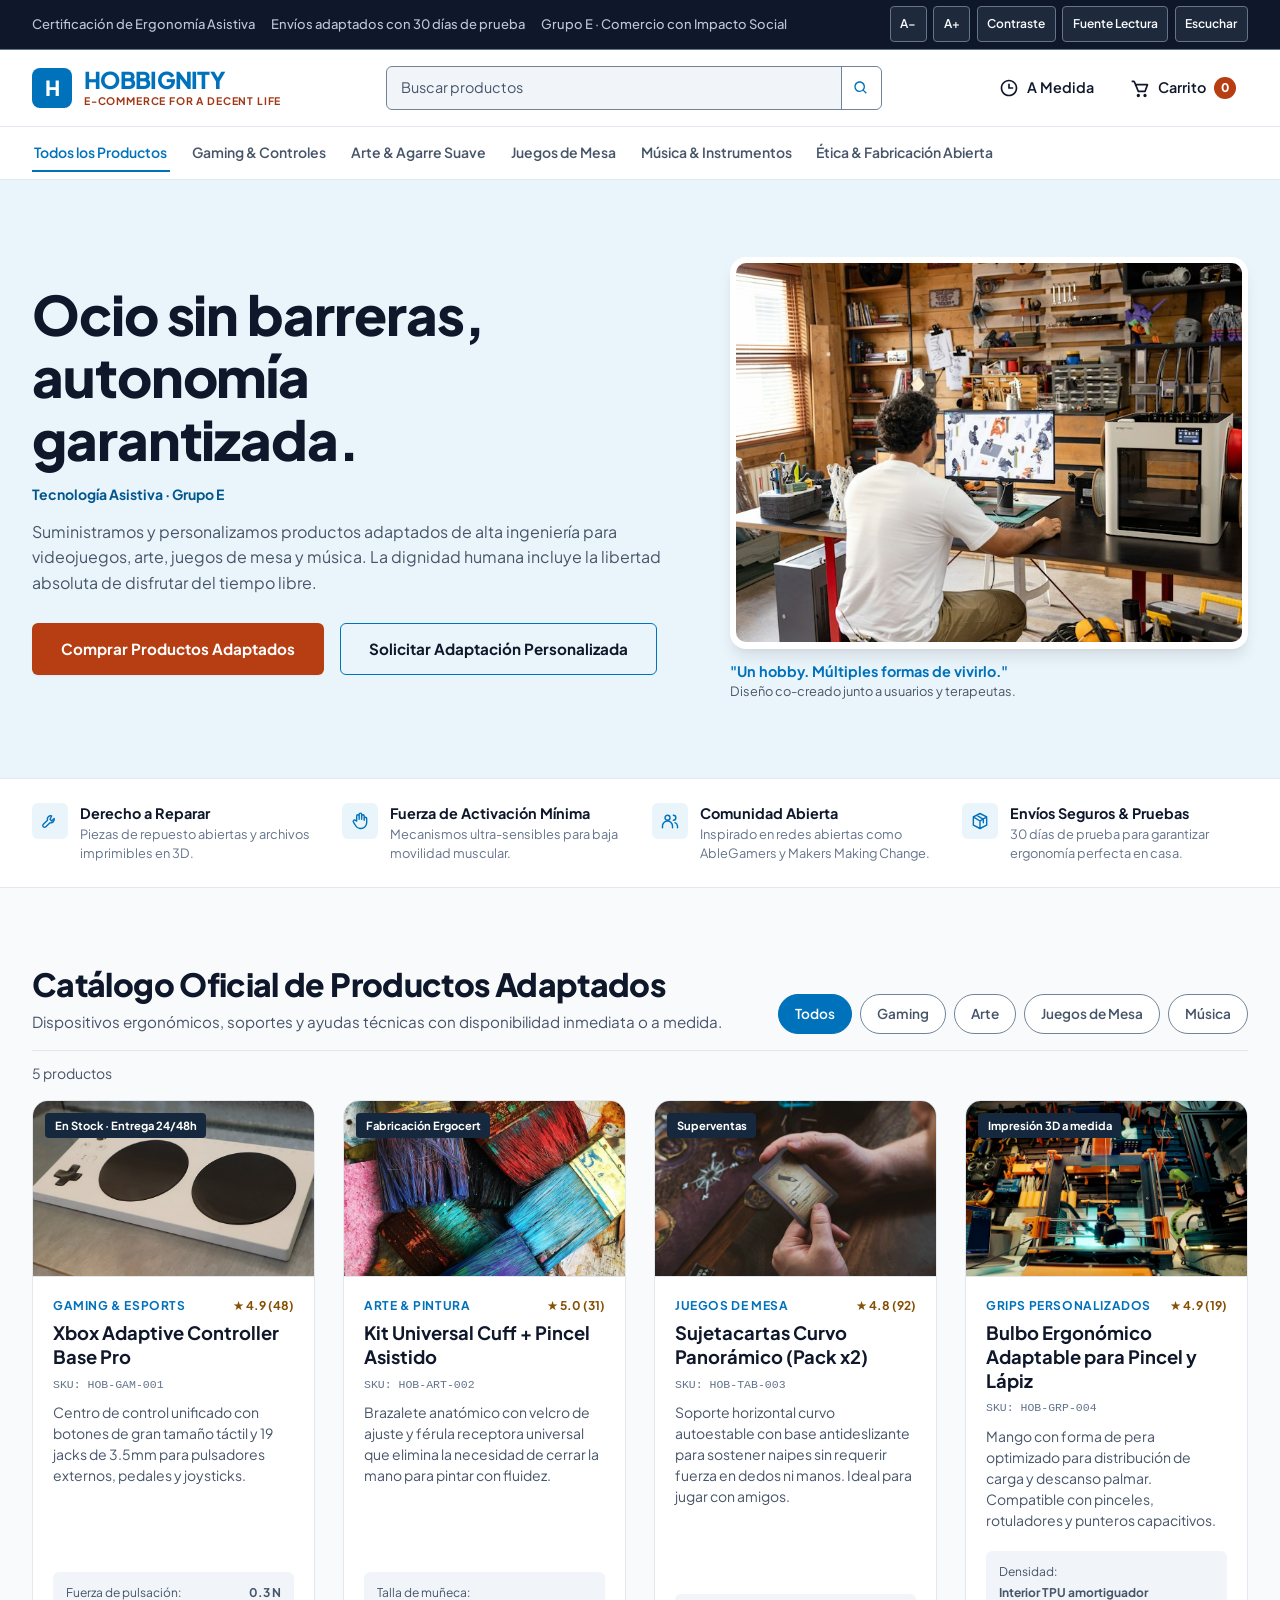
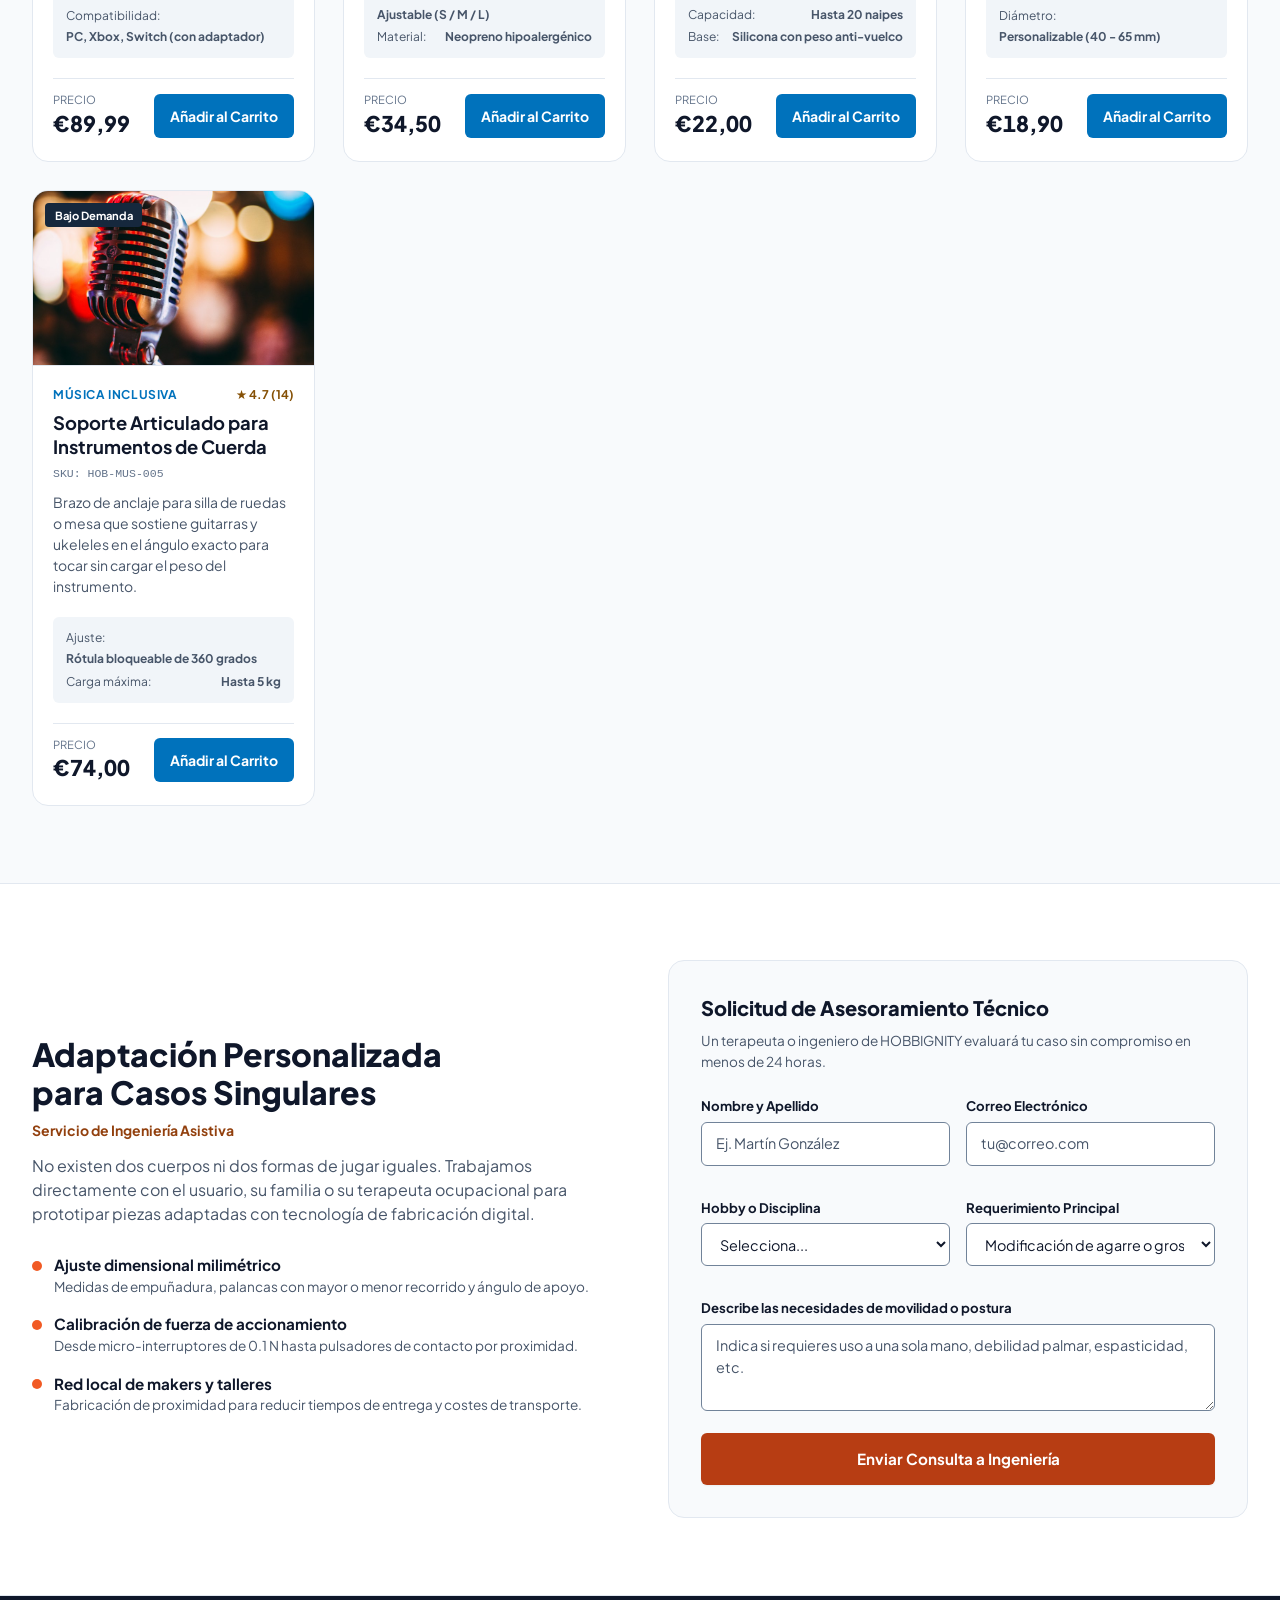
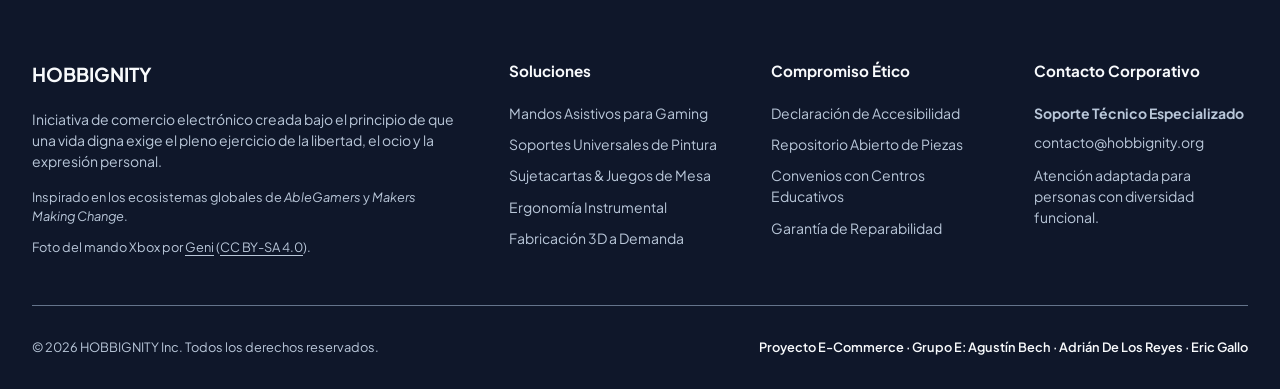
==== index.html @ ef942573 "build: init" ====
<!DOCTYPE html>
<html lang="es">
<head>
  <meta charset="UTF-8" />
  <meta name="viewport" content="width=device-width, initial-scale=1.0" />
  <title>HOBBIGNITY | E-Commerce Oficial de Ocio Adaptado y Autonomía</title>

  <!-- Tipografía Corporativa Formal -->
  <link rel="preconnect" href="https://fonts.googleapis.com">
  <link rel="preconnect" href="https://fonts.gstatic.com" crossorigin>
  <link href="https://fonts.googleapis.com/css2?family=Plus+Jakarta+Sans:wght@400;500;600;700;800&display=swap" rel="stylesheet">

  <link rel="stylesheet" href="styles.css">
  <script src="app.js" defer></script>
</head>
<body>

  <!-- Salto rápido para accesibilidad por teclado -->
  <a href="#main-catalog" class="skip-link">Saltar al catálogo de productos</a>

  <!-- ==========================================================================
       TOPBAR UTILITY & A11Y TOOLBAR
       ========================================================================== */ -->
  <div class="top-utility-bar">
    <div class="container">
      <div class="utility-trust">
        <span>Certificación de Ergonomía Asistiva</span>
        <span>Envíos adaptados con 30 días de prueba</span>
        <span>Grupo E · Comercio con Impacto Social</span>
      </div>

      <div class="a11y-controls" role="region" aria-label="Ajustes de Accesibilidad">
        <button type="button" class="a11y-btn" id="a11y-decrease" aria-label="Disminuir texto">A−</button>
        <button type="button" class="a11y-btn" id="a11y-increase" aria-label="Aumentar texto">A+</button>
        <button type="button" class="a11y-btn" id="a11y-contrast" aria-pressed="false" aria-label="Modo alto contraste">Contraste</button>
        <button type="button" class="a11y-btn" id="a11y-dyslexia" aria-pressed="false" aria-label="Modo lectura fácil para dislexia">Fuente Lectura</button>
        <button type="button" class="a11y-btn" id="a11y-speech" aria-pressed="false">Escuchar</button>
      </div>
    </div>
  </div>

  <!-- ==========================================================================
       CABECERA CORPORATIVA DE E-COMMERCE
       ========================================================================== -->
  <header class="site-header">
    <div class="header-main">
      <div class="container">
        <!-- Logo Corporativo -->
        <a href="#" class="brand-logo" aria-label="Hobbignity E-Commerce - Inicio">
          <div class="brand-logo-mark" aria-hidden="true">H</div>
          <div class="brand-logo-text">
            <span class="name">HOBBIGNITY</span>
            <span class="tag">E-Commerce for a decent life</span>
          </div>
        </a>

        <!-- Barra de Búsqueda Comercial -->
        <form class="header-search" id="catalogSearch" role="search" action="#main-catalog">
          <input type="search" id="searchInput" placeholder="Buscar productos" aria-label="Buscar en la tienda">
          <button type="submit" class="search-submit" aria-label="Ver resultados">
            <svg viewBox="0 0 24 24" aria-hidden="true"><path d="M10 18a7.952 7.952 0 0 0 4.897-1.688l4.396 4.396 1.414-1.414-4.396-4.396A7.952 7.952 0 0 0 18 10c0-4.411-3.589-8-8-8s-8 3.589-8 8 3.589 8 8 8zm0-14c3.309 0 6 2.691 6 6s-2.691 6-6 6-6-2.691-6-6 2.691-6 6-6z"/></svg>
          </button>
        </form>

        <!-- Acciones: Mi Cuenta y Carrito Ficticio -->
        <div class="header-actions">
          <a href="#personalizacion" class="action-btn" aria-label="Solicitar servicio de personalización">
            <svg viewBox="0 0 24 24"><path d="M12 2C6.486 2 2 6.486 2 12s4.486 10 10 10 10-4.486 10-10S17.514 2 12 2zm0 18c-4.411 0-8-3.589-8-8s3.589-8 8-8 8 3.589 8 8-3.589 8-8 8zm1-13h-2v6h6v-2h-4z"/></svg>
            <span>A Medida</span>
          </a>

          <!-- Botón de Apertura de Carrito -->
          <button type="button" class="action-btn" id="openCartBtn" aria-label="Ver carrito de compras" aria-haspopup="dialog">
            <svg viewBox="0 0 24 24"><path d="M21.822 7.431A1 1 0 0 0 21 7H7.333L6.179 4.23A1.994 1.994 0 0 0 4.333 3H2v2h2.333l4.744 11.385A1 1 0 0 0 10 17h8c.417 0 .79-.259.937-.648l3-8a1 1 0 0 0-.115-.921zM17.307 15h-6.64l-2.5-6h11.39l-2.25 6zM10 19a2 2 0 1 0 0 4 2 2 0 0 0 0-4zm8 0a2 2 0 1 0 0 4 2 2 0 0 0 0-4z"/></svg>
            <span>Carrito</span>
            <span class="cart-counter" id="cartCountBadge" aria-live="polite">0</span>
          </button>
        </div>
      </div>
    </div>

    <!-- Navegación por Categorías -->
    <nav class="header-nav" aria-label="Categorías de productos">
      <div class="container">
        <ul>
          <li><a href="#main-catalog" class="active" data-filter="all" aria-current="true">Todos los Productos</a></li>
          <li><a href="#main-catalog" data-filter="gaming">Gaming & Controles</a></li>
          <li><a href="#main-catalog" data-filter="arte">Arte & Agarre Suave</a></li>
          <li><a href="#main-catalog" data-filter="mesa">Juegos de Mesa</a></li>
          <li><a href="#main-catalog" data-filter="musica">Música & Instrumentos</a></li>
          <li><a href="#filosofia">Ética & Fabricación Abierta</a></li>
        </ul>
      </div>
    </nav>
  </header>

  <main id="main-content">

    <!-- ==========================================================================
         HERO BANNER CORPORATIVO
         ========================================================================== -->
    <section class="hero-banner" aria-labelledby="hero-title">
      <div class="container hero-grid">
        <div class="hero-info">
          <h1 id="hero-title" class="hero-title">Ocio sin barreras, autonomía garantizada.</h1>
          <p class="hero-credit">Tecnología Asistiva · Grupo E</p>
          <p class="hero-desc">
            Suministramos y personalizamos productos adaptados de alta ingeniería para videojuegos, arte, juegos de mesa y música. La dignidad humana incluye la libertad absoluta de disfrutar del tiempo libre.
          </p>
          <div class="hero-actions">
            <a href="#main-catalog" class="btn btn-primary">Comprar Productos Adaptados</a>
            <a href="#personalizacion" class="btn btn-outline">Solicitar Adaptación Personalizada</a>
          </div>
        </div>

        <!-- Fotografía Real: Fabricación y Adaptación Ergonométrica -->
        <div class="hero-media">
          <div class="hero-image-card">
            <img src="assets/images/taller-asistivo.jpg"
                 alt="Ingeniero en taller maker utilizando software CAD e impresora 3D para la creación de ayudas técnicas y grips ergonómicos" />
          </div>
          <div class="hero-caption">
            <strong>"Un hobby. Múltiples formas de vivirlo."</strong>
            <span>Diseño co-creado junto a usuarios y terapeutas.</span>
          </div>
        </div>
      </div>
    </section>

    <!-- Franja de Valores de Confianza Comercial -->
    <section class="trust-strip" aria-label="Ventajas comerciales">
      <div class="container trust-grid">
        <div class="trust-item">
          <div class="trust-icon" aria-hidden="true"><svg viewBox="0 0 24 24"><path d="M14 6a4 4 0 0 0-5 5l-5 5a2 2 0 1 0 3 3l5-5a4 4 0 0 0 5-5l-3 3-2-2 2-4Z"/></svg></div>
          <div>
            <h4>Derecho a Reparar</h4>
            <p>Piezas de repuesto abiertas y archivos imprimibles en 3D.</p>
          </div>
        </div>
        <div class="trust-item">
          <div class="trust-icon" aria-hidden="true"><svg viewBox="0 0 24 24"><path d="M8 12V6a1.5 1.5 0 0 1 3 0v4-6a1.5 1.5 0 0 1 3 0v6-4a1.5 1.5 0 0 1 3 0v5-2a1.5 1.5 0 0 1 3 0v5a7 7 0 0 1-7 7h-1a6 6 0 0 1-5-3l-3-5a1.5 1.5 0 0 1 2-2l2 1Z"/></svg></div>
          <div>
            <h4>Fuerza de Activación Mínima</h4>
            <p>Mecanismos ultra-sensibles para baja movilidad muscular.</p>
          </div>
        </div>
        <div class="trust-item">
          <div class="trust-icon" aria-hidden="true"><svg viewBox="0 0 24 24"><circle cx="9" cy="8" r="3"/><path d="M3 20v-2a6 6 0 0 1 12 0v2m1-15a3 3 0 0 1 0 6m2 3a5 5 0 0 1 3 4v2"/></svg></div>
          <div>
            <h4>Comunidad Abierta</h4>
            <p>Inspirado en redes abiertas como AbleGamers y Makers Making Change.</p>
          </div>
        </div>
        <div class="trust-item">
          <div class="trust-icon" aria-hidden="true"><svg viewBox="0 0 24 24"><path d="m12 3 8 4v10l-8 4-8-4V7l8-4Zm0 9 8-5m-8 5L4 7m8 5v9m-4-16 8 5v4"/></svg></div>
          <div>
            <h4>Envíos Seguros & Pruebas</h4>
            <p>30 días de prueba para garantizar ergonomía perfecta en casa.</p>
          </div>
        </div>
      </div>
    </section>

    <!-- ==========================================================================
         CATÁLOGO COMERCIAL (Slide 4, 5 y 8)
         ========================================================================== -->
    <section class="catalog-section" id="main-catalog" tabindex="-1" aria-labelledby="catalog-title">
      <div class="container">
        <div class="section-header">
          <div>
            <h2 id="catalog-title">Catálogo Oficial de Productos Adaptados</h2>
            <p>Dispositivos ergonómicos, soportes y ayudas técnicas con disponibilidad inmediata o a medida.</p>
          </div>

          <!-- Filtros de Categoría -->
          <div class="catalog-filters" role="group" aria-label="Filtrar por hobby">
            <button type="button" class="filter-chip active" data-category="all" aria-pressed="true">Todos</button>
            <button type="button" class="filter-chip" data-category="gaming" aria-pressed="false">Gaming</button>
            <button type="button" class="filter-chip" data-category="arte" aria-pressed="false">Arte</button>
            <button type="button" class="filter-chip" data-category="mesa" aria-pressed="false">Juegos de Mesa</button>
            <button type="button" class="filter-chip" data-category="musica" aria-pressed="false">Música</button>
          </div>
        </div>

        <p class="catalog-status" id="catalogStatus" role="status">5 productos</p>
        <div class="products-grid" id="productsGrid">

          <!-- PRODUCTO 1: GAMING (Xbox Adaptive Controller - Slide 4) -->
          <article class="product-card" data-category="gaming">
            <span class="product-badge-stock">En Stock · Entrega 24/48h</span>
            <div class="product-media">
              <img src="assets/images/xbox-adaptive-controller.jpg"
                   alt="Xbox Adaptive Controller con grandes botones de activación y múltiples puertos de conexión asistiva jack 3.5mm" />
            </div>
            <div class="product-body">
              <div class="product-meta">
                <span class="product-category">Gaming & eSports</span>
                <span class="product-rating">★ 4.9 (48)</span>
              </div>
              <h3 class="product-title">Xbox Adaptive Controller Base Pro</h3>
              <span class="product-sku">SKU: HOB-GAM-001</span>
              <p class="product-desc">Centro de control unificado con botones de gran tamaño táctil y 19 jacks de 3.5mm para pulsadores externos, pedales y joysticks.</p>
              <ul class="product-specs-list">
                <li><span>Fuerza de pulsación:</span> <strong>0.3 N</strong></li>
                <li><span>Compatibilidad:</span> <strong>PC, Xbox, Switch (con adaptador)</strong></li>
              </ul>
              <div class="product-price-row">
                <div class="price-wrap">
                  <span class="price-label">Precio</span>
                  <span class="product-price">€89,99</span>
                </div>
                <button type="button" class="btn-add-cart" data-sku="HOB-GAM-001" data-price="89.99">
                  Añadir al Carrito
                </button>
              </div>
            </div>
          </article>

          <!-- PRODUCTO 2: ARTE (Adaptive Hand Strap & Brush - Slide 4) -->
          <article class="product-card" data-category="arte">
            <span class="product-badge-stock">Fabricación Ergocert</span>
            <div class="product-media">
              <img src="assets/images/kit-pintura.jpg"
                   alt="Juego de pinceles profesionales con mangos ergonómicos acolchados en estudio de pintura" />
            </div>
            <div class="product-body">
              <div class="product-meta">
                <span class="product-category">Arte & Pintura</span>
                <span class="product-rating">★ 5.0 (31)</span>
              </div>
              <h3 class="product-title">Kit Universal Cuff + Pincel Asistido</h3>
              <span class="product-sku">SKU: HOB-ART-002</span>
              <p class="product-desc">Brazalete anatómico con velcro de ajuste y férula receptora universal que elimina la necesidad de cerrar la mano para pintar con fluidez.</p>
              <ul class="product-specs-list">
                <li><span>Talla de muñeca:</span> <strong>Ajustable (S / M / L)</strong></li>
                <li><span>Material:</span> <strong>Neopreno hipoalergénico</strong></li>
              </ul>
              <div class="product-price-row">
                <div class="price-wrap">
                  <span class="price-label">Precio</span>
                  <span class="product-price">€34,50</span>
                </div>
                <button type="button" class="btn-add-cart" data-sku="HOB-ART-002" data-price="34.50">
                  Añadir al Carrito
                </button>
              </div>
            </div>
          </article>

          <!-- PRODUCTO 3: JUEGOS DE MESA (Sujetacartas Curvo - Slide 4 y 9) -->
          <article class="product-card" data-category="mesa">
            <span class="product-badge-stock">Superventas</span>
            <div class="product-media">
              <img src="assets/images/juegos-de-mesa.jpg"
                   alt="Mesa de juego con barajas de cartas y tablero en partida social comunitaria" />
            </div>
            <div class="product-body">
              <div class="product-meta">
                <span class="product-category">Juegos de Mesa</span>
                <span class="product-rating">★ 4.8 (92)</span>
              </div>
              <h3 class="product-title">Sujetacartas Curvo Panorámico (Pack x2)</h3>
              <span class="product-sku">SKU: HOB-TAB-003</span>
              <p class="product-desc">Soporte horizontal curvo autoestable con base antideslizante para sostener naipes sin requerir fuerza en dedos ni manos. Ideal para jugar con amigos.</p>
              <ul class="product-specs-list">
                <li><span>Capacidad:</span> <strong>Hasta 20 naipes</strong></li>
                <li><span>Base:</span> <strong>Silicona con peso anti-vuelco</strong></li>
              </ul>
              <div class="product-price-row">
                <div class="price-wrap">
                  <span class="price-label">Precio</span>
                  <span class="product-price">€22,00</span>
                </div>
                <button type="button" class="btn-add-cart" data-sku="HOB-TAB-003" data-price="22.00">
                  Añadir al Carrito
                </button>
              </div>
            </div>
          </article>

          <!-- PRODUCTO 4: PERSONALIZACIÓN (Personalised Grip Bulb - Slide 5) -->
          <article class="product-card" data-category="arte">
            <span class="product-badge-stock">Impresión 3D a medida</span>
            <div class="product-media">
              <img src="assets/images/agarre-ergonomico.jpg"
                   alt="Impresora 3D de alta precisión imprimiendo prototipos ergonómicos y mangos adaptados para herramientas" />
            </div>
            <div class="product-body">
              <div class="product-meta">
                <span class="product-category">Grips Personalizados</span>
                <span class="product-rating">★ 4.9 (19)</span>
              </div>
              <h3 class="product-title">Bulbo Ergonómico Adaptable para Pincel y Lápiz</h3>
              <span class="product-sku">SKU: HOB-GRP-004</span>
              <p class="product-desc">Mango con forma de pera optimizado para distribución de carga y descanso palmar. Compatible con pinceles, rotuladores y punteros capacitivos.</p>
              <ul class="product-specs-list">
                <li><span>Densidad:</span> <strong>Interior TPU amortiguador</strong></li>
                <li><span>Diámetro:</span> <strong>Personalizable (40 - 65 mm)</strong></li>
              </ul>
              <div class="product-price-row">
                <div class="price-wrap">
                  <span class="price-label">Precio</span>
                  <span class="product-price">€18,90</span>
                </div>
                <button type="button" class="btn-add-cart" data-sku="HOB-GRP-004" data-price="18.90">
                  Añadir al Carrito
                </button>
              </div>
            </div>
          </article>

          <!-- PRODUCTO 5: MÚSICA (Instrument Stands - Slide 4 y 10) -->
          <article class="product-card" data-category="musica">
            <span class="product-badge-stock">Bajo Demanda</span>
            <div class="product-media">
              <img src="assets/images/instrumentos.jpg"
                   alt="Instrumentos musicales y guitarra en estudio profesional de música con soportes articulados" />
            </div>
            <div class="product-body">
              <div class="product-meta">
                <span class="product-category">Música Inclusiva</span>
                <span class="product-rating">★ 4.7 (14)</span>
              </div>
              <h3 class="product-title">Soporte Articulado para Instrumentos de Cuerda</h3>
              <span class="product-sku">SKU: HOB-MUS-005</span>
              <p class="product-desc">Brazo de anclaje para silla de ruedas o mesa que sostiene guitarras y ukeleles en el ángulo exacto para tocar sin cargar el peso del instrumento.</p>
              <ul class="product-specs-list">
                <li><span>Ajuste:</span> <strong>Rótula bloqueable de 360 grados</strong></li>
                <li><span>Carga máxima:</span> <strong>Hasta 5 kg</strong></li>
              </ul>
              <div class="product-price-row">
                <div class="price-wrap">
                  <span class="price-label">Precio</span>
                  <span class="product-price">€74,00</span>
                </div>
                <button type="button" class="btn-add-cart" data-sku="HOB-MUS-005" data-price="74.00">
                  Añadir al Carrito
                </button>
              </div>
            </div>
          </article>

        </div>
      </div>
    </section>

    <!-- ==========================================================================
         SECCIÓN DE PERSONALIZACIÓN CORPORATIVA (Slide 5, 6 y 10)
         ========================================================================== -->
    <section class="custom-service-section" id="personalizacion" aria-labelledby="custom-title">
      <div class="container custom-grid">
        <div class="custom-content">
          <h2 id="custom-title">Adaptación Personalizada para Casos Singulares</h2>
          <p class="service-label">Servicio de Ingeniería Asistiva</p>
          <p class="service-desc">
            No existen dos cuerpos ni dos formas de jugar iguales. Trabajamos directamente con el usuario, su familia o su terapeuta ocupacional para prototipar piezas adaptadas con tecnología de fabricación digital.
          </p>

          <div class="custom-features">
            <div class="feature-item">
              <div class="feature-dot"></div>
              <div>
                <h4>Ajuste dimensional milimétrico</h4>
                <p>Medidas de empuñadura, palancas con mayor o menor recorrido y ángulo de apoyo.</p>
              </div>
            </div>
            <div class="feature-item">
              <div class="feature-dot"></div>
              <div>
                <h4>Calibración de fuerza de accionamiento</h4>
                <p>Desde micro-interruptores de 0.1 N hasta pulsadores de contacto por proximidad.</p>
              </div>
            </div>
            <div class="feature-item">
              <div class="feature-dot"></div>
              <div>
                <h4>Red local de makers y talleres</h4>
                <p>Fabricación de proximidad para reducir tiempos de entrega y costes de transporte.</p>
              </div>
            </div>
          </div>
        </div>

        <!-- Formulario Formal de Cotización -->
        <div class="custom-form-card">
          <h3>Solicitud de Asesoramiento Técnico</h3>
          <p>Un terapeuta o ingeniero de HOBBIGNITY evaluará tu caso sin compromiso en menos de 24 horas.</p>

          <form id="quoteForm">
            <div class="form-row">
              <div class="form-field">
                <label for="q_name">Nombre y Apellido</label>
                <input type="text" id="q_name" required placeholder="Ej. Martín González" />
              </div>
              <div class="form-field">
                <label for="q_email">Correo Electrónico</label>
                <input type="email" id="q_email" required placeholder="tu@correo.com" />
              </div>
            </div>

            <div class="form-row">
              <div class="form-field">
                <label for="q_hobby">Hobby o Disciplina</label>
                <select id="q_hobby" required>
                  <option value="">Selecciona...</option>
                  <option value="gaming">Gaming / Videojuegos competitivos</option>
                  <option value="arte">Pintura / Ilustración / Escultura</option>
                  <option value="mesa">Juegos de mesa / Cartas coleccionables</option>
                  <option value="musica">Música / Percusión / Cuerda</option>
                  <option value="deporte">Deportes adaptados / Rampas</option>
                </select>
              </div>
              <div class="form-field">
                <label for="q_type">Requerimiento Principal</label>
                <select id="q_type">
                  <option value="grip">Modificación de agarre o grosor</option>
                  <option value="force">Reducción de fuerza de activación</option>
                  <option value="mount">Soporte o brazo articulado</option>
                  <option value="other">Desarrollo desde cero</option>
                </select>
              </div>
            </div>

            <div class="form-field">
              <label for="q_notes">Describe las necesidades de movilidad o postura</label>
              <textarea id="q_notes" rows="3" placeholder="Indica si requieres uso a una sola mano, debilidad palmar, espasticidad, etc."></textarea>
            </div>

            <button type="submit" class="btn btn-primary btn-block">Enviar Consulta a Ingeniería</button>
          </form>
        </div>
      </div>
    </section>

  </main>

  <!-- ==========================================================================
       DRAWER LATERAL DEL CARRITO FICTICIO
       ========================================================================== -->
  <div class="cart-drawer-overlay" id="cartOverlay"></div>

  <aside class="cart-drawer" id="cartDrawer" inert role="dialog" aria-modal="true" aria-labelledby="cartDrawerTitle">
    <div class="cart-header">
      <h3 id="cartDrawerTitle">
        <span>Tu Cesta de Compra</span>
        <span class="cart-count" id="cartItemCountText">(0 productos)</span>
      </h3>
      <button type="button" class="cart-close-btn" aria-label="Cerrar carrito">&times;</button>
    </div>

    <!-- Lista reactiva de productos en el carrito -->
    <div class="cart-body" id="cartItemsList">
      <div class="cart-empty">
        <p><strong>Tu cesta está actualmente vacía</strong></p>
        <p class="cart-empty-hint">Explora nuestro catálogo para añadir dispositivos adaptados.</p>
      </div>
    </div>
    <template id="cartItemTemplate">
      <div class="cart-item">
        <img class="cart-item-img" alt="">
        <div class="cart-item-info">
          <h4 class="cart-item-title"></h4>
          <div class="cart-item-price"></div>
          <div class="cart-item-qty">
            <button type="button" class="cart-qty-btn" data-cart-action="decrease" aria-label="Restar una unidad">−</button>
            <span class="cart-qty-val"></span>
            <button type="button" class="cart-qty-btn" data-cart-action="increase" aria-label="Añadir una unidad">+</button>
          </div>
          <button type="button" class="cart-item-del" data-cart-action="remove">Eliminar</button>
        </div>
        <div class="cart-item-total"></div>
      </div>
    </template>

    <!-- Resumen y Checkout Ficticio -->
    <div class="cart-footer" id="cartFooter" hidden>
      <div class="cart-summary-line">
        <span>Subtotal:</span>
        <span id="cartSubtotal">€0,00</span>
      </div>
      <div class="cart-summary-line">
        <span>Gastos de envío accesibles:</span>
        <span class="shipping-free">GRATIS</span>
      </div>
      <div class="cart-total-line">
        <span>Total:</span>
        <span id="cartTotal">€0,00</span>
      </div>

      <button type="button" class="btn-checkout">
        <span>Tramitar Pedido Seguro</span>
        <span>→</span>
      </button>
    </div>
  </aside>

  <!-- MODAL DE CHECKOUT FICTICIO -->
  <div class="modal-backdrop" id="checkoutModal" hidden role="dialog" aria-modal="true" aria-labelledby="modalTitle">
    <div class="checkout-modal">
      <h3 id="modalTitle">¡Pedido Simulado con Éxito!</h3>
      <p class="checkout-desc">
        Gracias por apoyar la inclusión y la autonomía a través de <strong>HOBBIGNITY</strong>. Este es un entorno de demostración de e-commerce accesible.
      </p>

      <div class="checkout-summary">
        <p><strong>Referencia de orden:</strong> <span id="checkoutOrderRef">#HBN-78942</span></p>
        <p><strong>Total facturado:</strong> <span id="checkoutTotalAmount">€0,00</span></p>
        <p><strong>Plazo estimado:</strong> 24 a 48 horas laborales</p>
      </div>

      <button type="button" class="btn btn-primary btn-block">Cerrar y Vaciar Carrito</button>
    </div>
  </div>

  <!-- AVISO TOAST ACCESIBLE -->
  <div class="toast-notice" id="toastNotice" role="status" aria-live="polite">
    <span id="toastMessage">Producto añadido a la cesta</span>
  </div>

  <!-- ==========================================================================
       FOOTER CORPORATIVO (Slide 12)
       ========================================================================== -->
  <footer class="site-footer" id="filosofia">
    <div class="container">
      <div class="footer-grid">
        <div class="footer-col">
          <h4 class="footer-brand">HOBBIGNITY</h4>
          <p class="footer-intro">
            Iniciativa de comercio electrónico creada bajo el principio de que una vida digna exige el pleno ejercicio de la libertad, el ocio y la expresión personal.
          </p>
          <p class="footer-inspiration">
            Inspirado en los ecosistemas globales de <em>AbleGamers</em> y <em>Makers Making Change</em>.
          </p>
          <p class="footer-photo-credit">
            Foto del mando Xbox por <a href="https://commons.wikimedia.org/wiki/File:Xbox_Adaptive_Controller_V%26A.JPG">Geni</a>
            (<a href="https://creativecommons.org/licenses/by-sa/4.0/">CC BY-SA 4.0</a>).
          </p>
        </div>

        <div class="footer-col">
          <h4>Soluciones</h4>
          <ul>
            <li><a href="#main-catalog">Mandos Asistivos para Gaming</a></li>
            <li><a href="#main-catalog">Soportes Universales de Pintura</a></li>
            <li><a href="#main-catalog">Sujetacartas & Juegos de Mesa</a></li>
            <li><a href="#main-catalog">Ergonomía Instrumental</a></li>
            <li><a href="#personalizacion">Fabricación 3D a Demanda</a></li>
          </ul>
        </div>

        <div class="footer-col">
          <h4>Compromiso Ético</h4>
          <ul>
            <li><a href="#">Declaración de Accesibilidad</a></li>
            <li><a href="#">Repositorio Abierto de Piezas</a></li>
            <li><a href="#">Convenios con Centros Educativos</a></li>
            <li><a href="#">Garantía de Reparabilidad</a></li>
          </ul>
        </div>

        <div class="footer-col">
          <h4>Contacto Corporativo</h4>
          <p class="footer-contact-title"><strong>Soporte Técnico Especializado</strong></p>
          <p>contacto@hobbignity.org</p>
          <p class="footer-contact-note">Atención adaptada para personas con diversidad funcional.</p>
        </div>
      </div>

      <div class="footer-bottom">
        <div>
          &copy; 2026 HOBBIGNITY Inc. Todos los derechos reservados.
        </div>
        <div class="credits-tag">
          Proyecto E-Commerce · Grupo E: Agustín Bech · Adrián De Los Reyes · Eric Gallo
        </div>
      </div>
    </div>
  </footer>

</body>
</html>
---- styles.css ----
/* ==========================================================================
   VARIABLES Y PALETA DE MARCA CORPORATIVA (Basada en Slide 7)
   ========================================================================== */
:root {
  --brand-blue: #0072BC;
  --brand-blue-dark: #00568E;
  --brand-orange: #F15A24;
  --brand-green: #2E7D32;

  --bg-body: #F8FAFC;
  --bg-surface: #FFFFFF;
  --bg-subtle: #F1F5F9;
  --border-color: #E2E8F0;
  --border-dark: #CBD5E1;
  --control-border: #718399;

  --text-main: #0F172A;
  --text-muted: #475569;
  --text-light: #64748B;

  --shadow-sm: 0 1px 2px rgba(0, 0, 0, 0.05);
  --shadow-lg: 0 10px 15px -3px rgba(0, 0, 0, 0.1), 0 4px 6px -4px rgba(0, 0, 0, 0.05);
  --shadow-xl: 0 20px 25px -5px rgba(0, 0, 0, 0.1);

  --font-family: 'Plus Jakarta Sans', system-ui, -apple-system, sans-serif;
  --font-scale: 100%;
  --on-accent: #fff;
  --action-orange: #B73D13;
  --action-orange-hover: #96300D;
  --accent-orange-text: #A13613;
  --blue-tint: #EAF5FB;
  --blue-tint-text: #00568E;
  --service-label-text: #92400E;
  --rating-text: #855005;
  --success-text: #2E7D32;
  --success-hover: #246428;
  --danger-text: #B91C1C;
  --inverse-bg: #0F172A;
  --inverse-surface: #1E293B;
  --inverse-hover: #334155;
  --inverse-border: #64748B;
  --inverse-text: #F8FAFC;
  --inverse-muted: #B9C7D9;
  --stock-bg: #16283D;
  --stock-text: #fff;
  --page-gutter: clamp(1rem, 3.5vw, 2rem);
  --section-space: clamp(2.5rem, 6vw, 5rem);
  --dialog-scrim: rgb(15 23 42 / 68%);
  --radius-sm: 6px;
  --radius-md: 10px;
  --radius-lg: 16px;
  --focus-ring: 3px solid #B73D13;
}

/* MODO ALTO CONTRASTE FORMAL */
:root.high-contrast {
  color-scheme: dark;
  --bg-body: #000000;
  --bg-surface: #0A0A0A;
  --bg-subtle: #171717;
  --border-color: #FFFFFF;
  --border-dark: #FFFFFF;
  --control-border: #FFFFFF;
  --text-main: #FFFFFF;
  --text-muted: #E2E8F0;
  --text-light: #CBD5E1;
  --brand-blue: #60A5FA;
  --brand-orange: #FB923C;
  --brand-blue-dark: #93C5FD;
  --brand-green: #A7F3AE;
  --on-accent: #080808;
  --action-orange: #FDBA74;
  --action-orange-hover: #FED7AA;
  --accent-orange-text: #FDBA74;
  --blue-tint: #171717;
  --blue-tint-text: #BFDBFE;
  --service-label-text: #FDE68A;
  --rating-text: #FDE68A;
  --success-text: #A7F3AE;
  --success-hover: #BBF7D0;
  --danger-text: #FDA4AF;
  --inverse-bg: #000;
  --inverse-surface: #171717;
  --inverse-hover: #303030;
  --inverse-border: #fff;
  --inverse-text: #fff;
  --inverse-muted: #E2E8F0;
  --stock-bg: #000;
  --stock-text: #fff;
  --dialog-scrim: rgb(0 0 0 / 85%);
  --focus-ring: 4px solid #FFFF00;
}

/* MODO DISLEXIA */
body.dyslexia-mode {
  --font-family: "Comic Sans MS", "Arial Rounded MT Bold", sans-serif;
  letter-spacing: 0.06em;
  line-height: 1.8 !important;
}

* {
  box-sizing: border-box;
  margin: 0;
  padding: 0;
}

html {
  font-size: var(--font-scale);
}

[hidden] {
  display: none !important;
}

:where(button, input, select, textarea) {
  font: inherit;
  color: inherit;
}

::placeholder {
  color: var(--text-muted);
  opacity: 1;
}

::selection {
  background: var(--brand-blue);
  color: var(--on-accent);
}

body {
  font-family: var(--font-family);
  background-color: var(--bg-body);
  color: var(--text-main);
  line-height: 1.5;
  -webkit-font-smoothing: antialiased;
}

/* Enlace de escape para lectores y teclado */
.skip-link {
  position: absolute;
  top: 0;
  transform: translateY(-110%);
  left: 1rem;
  background: var(--brand-blue);
  color: var(--on-accent);
  padding: 0.75rem 1.25rem;
  font-weight: 700;
  border-radius: var(--radius-sm);
  z-index: 99999;
  text-decoration: none;

}
.skip-link:focus {
  top: 1rem;
  transform: none;
}

:focus-visible {
  outline: var(--focus-ring);
  outline-offset: 3px;
}

.container {
  max-width: 1280px;
  margin: 0 auto;
  padding-inline: var(--page-gutter);
}

/* ==========================================================================
   1. TOPBAR DE ACCESIBILIDAD Y CONFIANZA
   ========================================================================== */
.top-utility-bar {
  background-color: var(--inverse-bg);
  color: var(--inverse-muted);
  font-size: 0.8125rem;
  border-bottom: 1px solid var(--inverse-border);
  padding: 0.4rem 0;
}
.top-utility-bar .container {
  display: flex;
  justify-content: space-between;
  align-items: center;
  flex-wrap: wrap;
  gap: 0.5rem;
}
.utility-trust {
  display: flex;
  flex-wrap: wrap;
  align-items: center;
  gap: 0.25rem 1rem;
  font-weight: 500;
}
.utility-trust span {
  display: inline-flex;
  align-items: center;
  gap: 0.35rem;
}
.a11y-controls {
  display: flex;
  flex-wrap: wrap;
  align-items: center;
  gap: 0.4rem;
}
.a11y-btn {
  background: var(--inverse-surface);
  color: var(--inverse-text);
  border: 1px solid var(--inverse-border);
  min-height: max(36px, 2.25rem);
  padding: 0.25rem 0.6rem;
  font-size: 0.75rem;
  font-weight: 600;
  border-radius: 4px;
  cursor: pointer;
  display: inline-flex;
  align-items: center;
  gap: 0.25rem;
}
.a11y-btn:hover {
  background: var(--inverse-hover);
}

.a11y-btn[aria-pressed="true"] {
  background: var(--brand-blue);
  border-color: var(--brand-blue);
  color: var(--on-accent);
}

.a11y-btn:disabled {
  background: var(--inverse-bg);
  color: var(--inverse-muted);
  border-style: dashed;
  cursor: default;
}

.top-utility-bar :focus-visible {
  outline-color: var(--inverse-text);
}

/* ==========================================================================
   2. CABECERA COMERCIAL (HEADER)
   ========================================================================== */
header.site-header {
  background-color: var(--bg-surface);
  border-bottom: 1px solid var(--border-color);

}
.header-main {
  padding: 1rem 0;
}
.header-main .container {
  display: flex;
  align-items: center;
  justify-content: space-between;
  gap: 1rem 2rem;
  flex-wrap: wrap;
}
.brand-logo {
  display: flex;
  align-items: center;
  gap: 0.75rem;
  text-decoration: none;
  color: var(--brand-blue);
}
.brand-logo-mark {
  width: 2.5rem;
  height: 2.5rem;
  flex: none;
  background: var(--brand-blue);
  border-radius: 8px;
  display: flex;
  align-items: center;
  justify-content: center;
  color: var(--on-accent);
  font-weight: 900;
  font-size: 1.3rem;
}
.brand-logo-text {
  display: flex;
  flex-direction: column;
}
.brand-logo-text .name {
  font-size: 1.45rem;
  font-weight: 800;
  letter-spacing: -0.03em;
  line-height: 1.1;
  color: var(--brand-blue);
}
.brand-logo-text .tag {
  font-size: 0.65rem;
  text-transform: uppercase;
  letter-spacing: 0.08em;
  font-weight: 700;
  color: var(--accent-orange-text);
}

/* Buscador Formal */
.header-search {
  flex: 1;
  max-width: 31rem;
  min-width: min(12rem, 100%);
  position: relative;
}
.header-search input {
  width: 100%;
  min-height: max(44px, 2.75rem);
  padding: 0.65rem 2.85rem 0.65rem 0.85rem;
  border: 1px solid var(--control-border);
  border-radius: var(--radius-sm);
  background-color: var(--bg-subtle);
  font-size: 0.9rem;
  color: var(--text-main);
}
.search-submit {
  position: absolute;
  inset: 1px 1px 1px auto;
  width: max(40px, 2.5rem);
  border: 0;
  border-inline-start: 1px solid var(--control-border);
  border-radius: 0 var(--radius-sm) var(--radius-sm) 0;
  background: var(--bg-surface);
  color: var(--brand-blue);
  cursor: pointer;
  display: grid;
  place-items: center;
}
.search-submit:hover {
  background: var(--blue-tint);
}
.search-submit svg {
  width: 1rem;
  height: 1rem;
  fill: currentColor;
}

/* Acciones Header (Cuenta & Carrito) */
.header-actions {
  display: flex;
  flex-wrap: wrap;
  align-items: center;
  gap: 0.25rem 0.75rem;
}
.action-btn {
  background: transparent;
  border: none;
  color: var(--text-main);
  display: flex;
  align-items: center;
  gap: 0.5rem;
  font-weight: 600;
  font-size: 0.9rem;
  padding: 0.5rem 0.75rem;
  border-radius: var(--radius-sm);
  cursor: pointer;
  text-decoration: none;
  position: relative;
}
.action-btn:hover {
  background-color: var(--bg-subtle);
}
.action-btn svg {
  width: 20px;
  height: 20px;
  fill: currentColor;
}
.cart-counter {
  background-color: var(--action-orange);
  color: var(--on-accent);
  font-size: 0.75rem;
  font-weight: 800;
  border-radius: 999px;
  padding: 0.15rem 0.45rem;
  min-width: 18px;
  text-align: center;
}

/* Subnavegación de Categorías */
.header-nav {
  background-color: var(--bg-surface);
  border-top: 1px solid var(--border-color);
  font-size: 0.875rem;
}
.header-nav ul {
  display: flex;
  list-style: none;
  flex-wrap: wrap;
  gap: 0.25rem 1.25rem;
  padding-block: 0.45rem;
}
.header-nav a {
  text-decoration: none;
  color: var(--text-muted);
  font-weight: 600;
  display: inline-block;
  padding: 0.45rem 0.15rem;
  border-bottom: 2px solid transparent;
}
.header-nav a:hover {
  color: var(--brand-blue);
  text-decoration: underline;
  text-underline-offset: 0.2em;
}
.header-nav a.active {
  color: var(--brand-blue);
  border-bottom: 2px solid var(--brand-blue);
}

/* ==========================================================================
   3. HERO SECTION COMERCIAL (Slide 1, 2 y 3)
   ========================================================================== */
.hero-banner {
  background: var(--blue-tint);
  border-bottom: 1px solid var(--border-color);
  padding-block: var(--section-space);
}
.hero-grid {
  display: grid;
  grid-template-columns: minmax(0, 1.1fr) minmax(0, 0.9fr);
  align-items: center;
  gap: clamp(1.75rem, 5vw, 4rem);
}
.hero-credit,
.service-label {
  color: var(--blue-tint-text);
  font-size: 0.875rem;
  font-weight: 700;
  margin-bottom: 0.85rem;
}

.service-label {
  color: var(--service-label-text);
}
.hero-title {
  font-size: 3.4rem;
  max-width: 16ch;
  text-wrap: balance;
  font-weight: 800;
  line-height: 1.15;
  color: var(--text-main);
  margin-bottom: 0.85rem;
  letter-spacing: -0.02em;
}
.hero-desc {
  font-size: 1rem;
  max-width: 65ch;
  color: var(--text-muted);
  line-height: 1.6;
  margin-bottom: 1.75rem;
}
.hero-actions {
  display: flex;
  gap: 1rem;
  flex-wrap: wrap;
}
.btn {
  display: inline-flex;
  align-items: center;
  justify-content: center;
  gap: 0.5rem;
  padding: 0.85rem 1.75rem;
  border-radius: var(--radius-sm);
  font-weight: 700;
  font-size: 0.95rem;
  text-decoration: none;
  cursor: pointer;
  text-align: center;
  border: 1px solid transparent;
  transition: all 0.15s ease;
}
.btn-primary {
  background-color: var(--action-orange);
  color: var(--on-accent);
  box-shadow: var(--shadow-sm);
}
.btn-primary:hover {
  background-color: var(--action-orange-hover);
}
.btn-outline {
  background-color: transparent;
  border-color: var(--brand-blue);
  color: var(--text-main);
}
.btn-outline:hover {
  background-color: var(--bg-subtle);
}

/* Imagen Destacada Hero */
.hero-media {
  position: relative;
}
.hero-image-card {
  background: var(--bg-surface);
  border-radius: var(--radius-lg);
  padding: 0.4rem;
  box-shadow: var(--shadow-lg);
}
.hero-image-card img {
  width: 100%;
  height: auto;
  aspect-ratio: 4 / 3;
  background: var(--bg-subtle);
  object-fit: cover;
  border-radius: var(--radius-md);
  display: block;
}
.hero-caption {
  margin-top: 0.75rem;
  color: var(--text-muted);
  font-size: 0.8rem;
}
.hero-caption strong {
  color: var(--brand-blue);
  display: block;
  font-size: 0.9rem;
}

/* Franja de garantías comerciales */
.trust-strip {
  background: var(--bg-surface);
  border-bottom: 1px solid var(--border-color);
  padding: 1.5rem 0;
}
.trust-grid {
  display: grid;
  grid-template-columns: repeat(auto-fit, minmax(min(100%, 12rem), 1fr));
  gap: 1.5rem;
}
.trust-item {
  display: flex;
  align-items: flex-start;
  gap: 0.75rem;
}
.trust-icon {
  width: 36px;
  height: 36px;
  border-radius: var(--radius-sm);
  background: var(--blue-tint);
  color: var(--brand-blue);
  display: flex;
  align-items: center;
  justify-content: center;
  flex-shrink: 0;
  font-size: 1.1rem;
}
.trust-icon svg {
  width: 1.25rem;
  height: 1.25rem;
  fill: none;
  stroke: currentColor;
  stroke-width: 1.7;
  stroke-linecap: round;
  stroke-linejoin: round;
}
.trust-item h4 {
  font-size: 0.9rem;
  font-weight: 700;
  color: var(--text-main);
}
.trust-item p {
  font-size: 0.8rem;
  color: var(--text-light);
}

/* ==========================================================================
   4. CATÁLOGO COMERCIAL DE PRODUCTOS (Slide 4, 5, 8)
   ========================================================================== */
.catalog-section {
  padding-block: var(--section-space);
}
.section-header {
  display: flex;
  justify-content: space-between;
  align-items: flex-end;
  margin-bottom: 0.75rem;
  border-bottom: 1px solid var(--border-color);
  padding-bottom: 1rem;
  flex-wrap: wrap;
  gap: 1rem;
}
.section-header h2 {
  font-size: 2rem;
  line-height: 1.2;
  margin-bottom: 0.5rem;
  text-wrap: balance;
  font-weight: 800;
  letter-spacing: -0.02em;
}
.section-header p {
  color: var(--text-muted);
  font-size: 0.95rem;
}

/* Filtros comerciales */
.catalog-filters {
  display: flex;
  gap: 0.5rem;
  flex-wrap: wrap;
}
.filter-chip {
  background: var(--bg-surface);
  border: 1px solid var(--control-border);
  min-height: max(40px, 2.5rem);
  color: var(--text-muted);
  padding: 0.45rem 1rem;
  border-radius: 999px;
  font-size: 0.85rem;
  font-weight: 600;
  cursor: pointer;
}
.filter-chip:not(.active):hover {
  background: var(--blue-tint);
  border-color: var(--brand-blue);
  color: var(--blue-tint-text);
}
.filter-chip.active {
  background-color: var(--brand-blue);
  border-color: var(--brand-blue);
  color: var(--on-accent);
}

.catalog-status {
  color: var(--text-muted);
  font-size: 0.875rem;
  margin-bottom: 1rem;
}

/* Grid de tarjetas de producto comerciales */
.products-grid {
  display: grid;
  grid-template-columns: repeat(auto-fill, minmax(min(100%, 16.5rem), 1fr));
  gap: 1.75rem;
}
.product-card {
  background: var(--bg-surface);
  border: 1px solid var(--border-color);
  border-radius: var(--radius-lg);
  overflow: hidden;
  display: flex;
  flex-direction: column;
  transition: border-color 0.15s ease;
  position: relative;
}
.product-card:hover {
  border-color: var(--brand-blue);
}
.product-badge-stock {
  position: absolute;
  top: 12px;
  left: 12px;
  background: var(--stock-bg);
  color: var(--stock-text);
  max-width: calc(100% - 24px);
  font-size: 0.7rem;
  font-weight: 700;
  padding: 0.25rem 0.6rem;
  border-radius: 4px;
  z-index: 2;
}
.product-media {
  position: relative;
  background-color: var(--bg-subtle);
  aspect-ratio: 8 / 5;
  overflow: hidden;
  border-bottom: 1px solid var(--border-color);
}
.product-media img {
  width: 100%;
  height: 100%;
  object-fit: cover;
  display: block;
}

.product-body {
  padding: 1.25rem;
  display: flex;
  flex-direction: column;
  flex-grow: 1;
}
.product-meta {
  display: flex;
  flex-wrap: wrap;
  justify-content: space-between;
  gap: 0.25rem 0.75rem;
  align-items: center;
  margin-bottom: 0.4rem;
  font-size: 0.75rem;
}
.product-category {
  font-weight: 700;
  color: var(--brand-blue);
  text-transform: uppercase;
  letter-spacing: 0.05em;
}
.product-rating {
  color: var(--rating-text);
  font-weight: 700;
}
.product-title {
  font-size: 1.15rem;
  font-weight: 700;
  margin-bottom: 0.4rem;
  color: var(--text-main);
  line-height: 1.3;
}
.product-sku {
  font-size: 0.72rem;
  color: var(--text-light);
  margin-bottom: 0.6rem;
  font-family: monospace;
}
.product-desc {
  font-size: 0.875rem;
  color: var(--text-muted);
  margin-bottom: 1.25rem;
  flex-grow: 1;
}
.product-specs-list {
  background-color: var(--bg-subtle);
  border-radius: var(--radius-sm);
  padding: 0.6rem 0.8rem;
  margin-bottom: 1.25rem;
  font-size: 0.75rem;
  color: var(--text-muted);
  list-style: none;
}
.product-specs-list li {
  display: flex;
  justify-content: space-between;
  flex-wrap: wrap;
  gap: 0.2rem 0.6rem;
  padding: 0.15rem 0;
}
.product-price-row {
  display: flex;
  flex-wrap: wrap;
  align-items: center;
  justify-content: space-between;
  gap: 0.5rem 1rem;
  margin-top: auto;
  padding-top: 0.75rem;
  border-top: 1px solid var(--border-color);
}
.product-price-row .btn-add-cart {
  margin-inline-start: auto;
  justify-content: center;
  text-align: center;
}
.price-wrap {
  display: flex;
  flex-direction: column;
}
.price-label {
  font-size: 0.7rem;
  color: var(--text-light);
  text-transform: uppercase;
}
.product-price {
  font-size: 1.35rem;
  font-weight: 800;
  font-variant-numeric: tabular-nums;
  color: var(--text-main);
}
.btn-add-cart {
  background-color: var(--brand-blue);
  color: var(--on-accent);
  min-height: max(44px, 2.75rem);
  border: none;
  padding: 0.65rem 1rem;
  border-radius: var(--radius-sm);
  font-weight: 700;
  font-size: 0.875rem;
  cursor: pointer;
  display: inline-flex;
  align-items: center;
  gap: 0.4rem;
  transition: background-color 0.15s;
}
.btn-add-cart:hover {
  background-color: var(--brand-blue-dark);
}

/* ==========================================================================
   5. SERVICIO DE PERSONALIZACIÓN Y FABRICACIÓN LOCAL (Slide 5, 6 y 10)
   ========================================================================== */
.custom-service-section {
  background-color: var(--bg-surface);
  border-top: 1px solid var(--border-color);
  border-bottom: 1px solid var(--border-color);
  padding-block: var(--section-space);
}
.custom-grid {
  display: grid;
  grid-template-columns: repeat(2, minmax(0, 1fr));
  gap: 3.5rem;
  align-items: center;
}
.custom-content h2 {
  font-size: 2rem;
  font-weight: 800;
  margin-bottom: 0.5rem;
  line-height: 1.2;
  text-wrap: balance;
  overflow-wrap: anywhere;
}
.custom-features {
  margin: 1.75rem 0;
  display: flex;
  flex-direction: column;
  gap: 1rem;
}
.feature-item {
  display: flex;
  gap: 0.75rem;
  align-items: flex-start;
}
.feature-dot {
  width: 10px;
  height: 10px;
  border-radius: 50%;
  background-color: var(--brand-orange);
  margin-top: 0.4rem;
  flex-shrink: 0;
}
.feature-item h4 {
  font-size: 0.95rem;
  font-weight: 700;
}
.feature-item p {
  font-size: 0.85rem;
  color: var(--text-muted);
}

/* Formulario Formal de Presupuesto / Adaptación */
.custom-form-card {
  background: var(--bg-body);
  border: 1px solid var(--border-color);
  border-radius: var(--radius-lg);
  padding: clamp(1rem, 4vw, 2rem);
}
.custom-form-card h3 {
  font-size: 1.25rem;
  font-weight: 800;
  margin-bottom: 0.5rem;
}
.custom-form-card p {
  font-size: 0.85rem;
  color: var(--text-muted);
  margin-bottom: 1.5rem;
}
.form-row {
  display: grid;
  grid-template-columns: repeat(2, minmax(0, 1fr));
  gap: 1rem;
  margin-bottom: 1rem;
}
.form-field {
  margin-bottom: 1rem;
}
.form-field label {
  display: block;
  font-size: 0.825rem;
  font-weight: 700;
  margin-bottom: 0.35rem;
  color: var(--text-main);
}
.form-field input, .form-field select, .form-field textarea {
  width: 100%;
  padding: 0.65rem 0.85rem;
  border: 1px solid var(--control-border);
  border-radius: var(--radius-sm);
  font-family: inherit;
  font-size: 0.9rem;
  background: var(--bg-surface);
  min-width: 0;
  color: var(--text-main);
}

/* ==========================================================================
   6. CARRITO FICTICIO INTERACTIVO (CART DRAWER ACCESIBLE)
   ========================================================================== */
.cart-drawer-overlay {
  position: fixed;
  top: 0;
  left: 0;
  width: 100%;
  height: 100%;
  background: var(--dialog-scrim);
  z-index: 9999;
  opacity: 0;
  visibility: hidden;
  transition: opacity 0.25s ease, visibility 0.25s;
}
.cart-drawer-overlay.open {
  opacity: 1;
  visibility: visible;
}
.cart-drawer {
  position: fixed;
  top: 0;
  right: 0;
  visibility: hidden;
  transform: translateX(100%);
  width: 100%;
  max-width: 460px;
  height: 100%;
  background: var(--bg-surface);
  z-index: 10000;
  box-shadow: var(--shadow-xl);
  display: flex;
  flex-direction: column;
  transition: transform 0.3s cubic-bezier(0.16, 1, 0.3, 1);
}
.cart-drawer.open {
  visibility: visible;
  transform: none;
}

.cart-header {
  padding: 1.25rem 1.5rem;
  border-bottom: 1px solid var(--border-color);
  display: flex;
  justify-content: space-between;
  align-items: center;
}
.cart-header h3 {
  font-size: 1.15rem;
  font-weight: 800;
  display: flex;
  flex-wrap: wrap;
  align-items: center;
  gap: 0.5rem;
}
.cart-close-btn {
  background: transparent;
  border: none;
  font-size: 1.5rem;
  line-height: 1;
  cursor: pointer;
  color: var(--text-muted);
  min-width: 2.5rem;
  min-height: 2.5rem;
}

.cart-body {
  flex: 1;
  overflow-y: auto;
  padding: 1.5rem;
}
.cart-empty {
  text-align: center;
  padding: 3rem 1rem;
  color: var(--text-muted);
}

.cart-item {
  display: flex;
  gap: 1rem;
  padding-bottom: 1.25rem;
  margin-bottom: 1.25rem;
  border-bottom: 1px solid var(--border-color);
  align-items: center;
}
.cart-item-img {
  width: clamp(2rem, 16vw, 4.375rem);
  aspect-ratio: 1;
  border-radius: var(--radius-sm);
  object-fit: cover;
  border: 1px solid var(--border-color);
}
.cart-item-info {
  flex: 1;
  min-width: 0;
  overflow-wrap: anywhere;
}
.cart-item-title {
  font-size: 0.9rem;
  font-weight: 700;
  margin-bottom: 0.2rem;
}
.cart-item-price {
  font-size: 0.85rem;
  color: var(--brand-blue);
  font-weight: 700;
  margin-bottom: 0.5rem;
}
.cart-item-qty {
  display: inline-flex;
  align-items: center;
  border: 1px solid var(--control-border);
  border-radius: var(--radius-sm);
}
.cart-qty-btn {
  background: var(--bg-subtle);
  border: none;
  min-width: 1.75rem;
  min-height: 1.75rem;
  font-weight: bold;
  cursor: pointer;
}
.cart-qty-val {
  padding: 0 0.5rem;
  font-size: 0.85rem;
  font-weight: 700;
}
.cart-item-del {
  background: transparent;
  border: none;
  color: var(--danger-text);
  font-size: 0.8rem;
  cursor: pointer;
  margin-left: 0.5rem;
  text-decoration: underline;
}

.cart-footer {
  border-top: 1px solid var(--border-color);
  padding: 1.5rem;
  background: var(--bg-subtle);
}
.cart-summary-line {
  display: flex;
  justify-content: space-between;
  font-size: 0.875rem;
  margin-bottom: 0.5rem;
  color: var(--text-muted);
}
.cart-total-line {
  display: flex;
  justify-content: space-between;
  font-size: 1.15rem;
  font-weight: 800;
  color: var(--text-main);
  margin-top: 0.75rem;
  padding-top: 0.75rem;
  border-top: 1px dashed var(--border-dark);
}
.btn-checkout {
  width: 100%;
  margin-top: 1.25rem;
  padding: 0.95rem;
  background-color: var(--brand-green);
  color: var(--on-accent);
  border: none;
  border-radius: var(--radius-sm);
  font-weight: 800;
  font-size: 1rem;
  cursor: pointer;
  display: flex;
  justify-content: center;
  align-items: center;
  gap: 0.5rem;
}
.btn-checkout:hover {
  background-color: var(--success-hover);
}

/* Modal Checkout Ficticio */
.modal-backdrop {
  position: fixed;
  inset: 0;
  background: var(--dialog-scrim);
  display: flex;
  align-items: center;
  justify-content: center;
  z-index: 20000;
  padding: 1.5rem;
}
.checkout-modal {
  background: var(--bg-surface);
  max-width: 500px;
  width: 100%;
  border-radius: var(--radius-md);
  padding: clamp(1rem, 5vw, 2rem);
  max-height: 100%;
  overflow-y: auto;
  border: 1px solid var(--border-color);
  box-shadow: var(--shadow-xl);
  text-align: center;
}

/* Toast Accessible */
.toast-notice {
  position: fixed;
  bottom: 24px;
  left: 1rem;
  background: var(--inverse-bg);
  color: var(--inverse-text);
  max-width: calc(100% - 2rem);
  padding: 0.75rem 1.25rem;
  border-radius: var(--radius-sm);
  font-size: 0.875rem;
  font-weight: 600;
  box-shadow: var(--shadow-lg);
  z-index: 100000;
  display: none;
  align-items: center;
  gap: 0.5rem;
  border: 1px solid var(--inverse-border);
  pointer-events: none;
}
.toast-notice.show {
  display: flex;
}

/* ==========================================================================
   7. FOOTER CORPORATIVO (Slide 6, 9 y 12)
   ========================================================================== */
footer.site-footer {
  background-color: var(--inverse-bg);
  color: var(--inverse-muted);
  font-size: 0.875rem;
  padding: 4rem 0 2rem;
}
.footer-grid {
  display: grid;
  grid-template-columns: 2fr 1fr 1fr 1fr;
  gap: 3rem;
  margin-bottom: 3rem;
}
.footer-col h4 {
  color: var(--inverse-text);
  font-size: 0.95rem;
  font-weight: 700;
  margin-bottom: 1.25rem;
}
.footer-col ul {
  list-style: none;
  display: flex;
  flex-direction: column;
  gap: 0.65rem;
}
.footer-col a {
  color: var(--inverse-muted);
  text-decoration: none;
}
.footer-col a:hover {
  color: var(--inverse-text);
}
.footer-bottom {
  border-top: 1px solid var(--inverse-border);
  padding-top: 2rem;
  display: flex;
  justify-content: space-between;
  align-items: center;
  flex-wrap: wrap;
  gap: 1rem;
  font-size: 0.8rem;
}
.credits-tag {
  color: var(--inverse-text);
  font-weight: 600;
}

.btn-block {
  width: 100%;
}

.service-desc {
  color: var(--text-muted);
  max-width: 65ch;
}

.cart-count {
  color: var(--text-muted);
  font-size: 0.85rem;
  font-weight: 500;
}

.cart-empty-hint {
  margin-top: 0.5rem;
  font-size: 0.85rem;
}

.shipping-free {
  color: var(--success-text);
  font-weight: 700;
}

.cart-item-total {
  font-size: 0.95rem;
  font-weight: 700;
  font-variant-numeric: tabular-nums;
}

.checkout-modal h3 {
  margin-bottom: 0.65rem;
  font-size: 1.4rem;
  line-height: 1.25;
  text-wrap: balance;
}

.checkout-desc,
.checkout-summary {
  margin-bottom: 1.25rem;
}

.checkout-desc {
  color: var(--text-muted);
  font-size: 0.9rem;
}

.checkout-summary {
  background: var(--bg-subtle);
  border-radius: var(--radius-sm);
  font-size: 0.85rem;
  padding: 1rem;
  text-align: start;
}

.footer-col {
  min-width: 0;
  overflow-wrap: anywhere;
}

.footer-col .footer-brand {
  font-size: 1.2rem;
}

.footer-intro {
  margin-bottom: 1rem;
}

.footer-inspiration {
  font-size: 0.8rem;
}

.footer-photo-credit {
  font-size: 0.8rem;
  margin-top: 0.75rem;
}

.footer-photo-credit a {
  text-decoration: underline;
  text-underline-offset: 0.2em;
}

.footer-contact-title {
  margin-bottom: 0.5rem;
}

.footer-contact-note {
  margin-top: 0.75rem;
}

@media (min-width: 1001px) and (min-height: 700px) {
  html {
    scroll-padding-top: var(--header-height, 0px);
  }

  header.site-header {
    position: sticky;
    top: 0;
    z-index: 1000;
  }
}

@media (max-width: 1000px) {
  .hero-title {
    font-size: 2.75rem;
  }

  .header-search {
    flex-basis: 100%;
    max-width: none;
  }

  .footer-grid {
    grid-template-columns: repeat(2, minmax(0, 1fr));
  }
}

@media (max-width: 760px) {
  .hero-grid,
  .custom-grid {
    grid-template-columns: minmax(0, 1fr);
  }

  .custom-grid {
    gap: 1.75rem;
  }

  .hero-title {
    font-size: 2.5rem;
  }

  .hero-image-card img {
    aspect-ratio: 3 / 2;
  }
}

@media (max-width: 520px) {
  .products-grid,
  .form-row,
  .footer-grid {
    grid-template-columns: minmax(0, 1fr);
  }

  .hero-title {
    font-size: 2.15rem;
  }

  .custom-content h2 {
    font-size: 1.7rem;
  }

  .header-main .container {
    gap: 0.55rem 1rem;
  }

  .header-nav ul {
    display: grid;
    grid-template-columns: repeat(2, minmax(0, 1fr));
    gap: 0.15rem 0.75rem;
  }

  .header-nav a {
    padding-block: 0.35rem;
  }

  .hero-actions > * {
    flex: 1 1 100%;
  }

  .product-price-row .btn-add-cart {
    flex: 1 1 100%;
  }

  .cart-header,
  .cart-body,
  .cart-footer,
  .modal-backdrop {
    padding-inline: 1rem;
  }

  .footer-grid {
    gap: 1.75rem;
  }
}

@media (prefers-reduced-motion: reduce) {
  .btn,
  .btn-add-cart,
  .product-card,
  .cart-drawer,
  .cart-drawer-overlay {
    transition: none;
  }
}
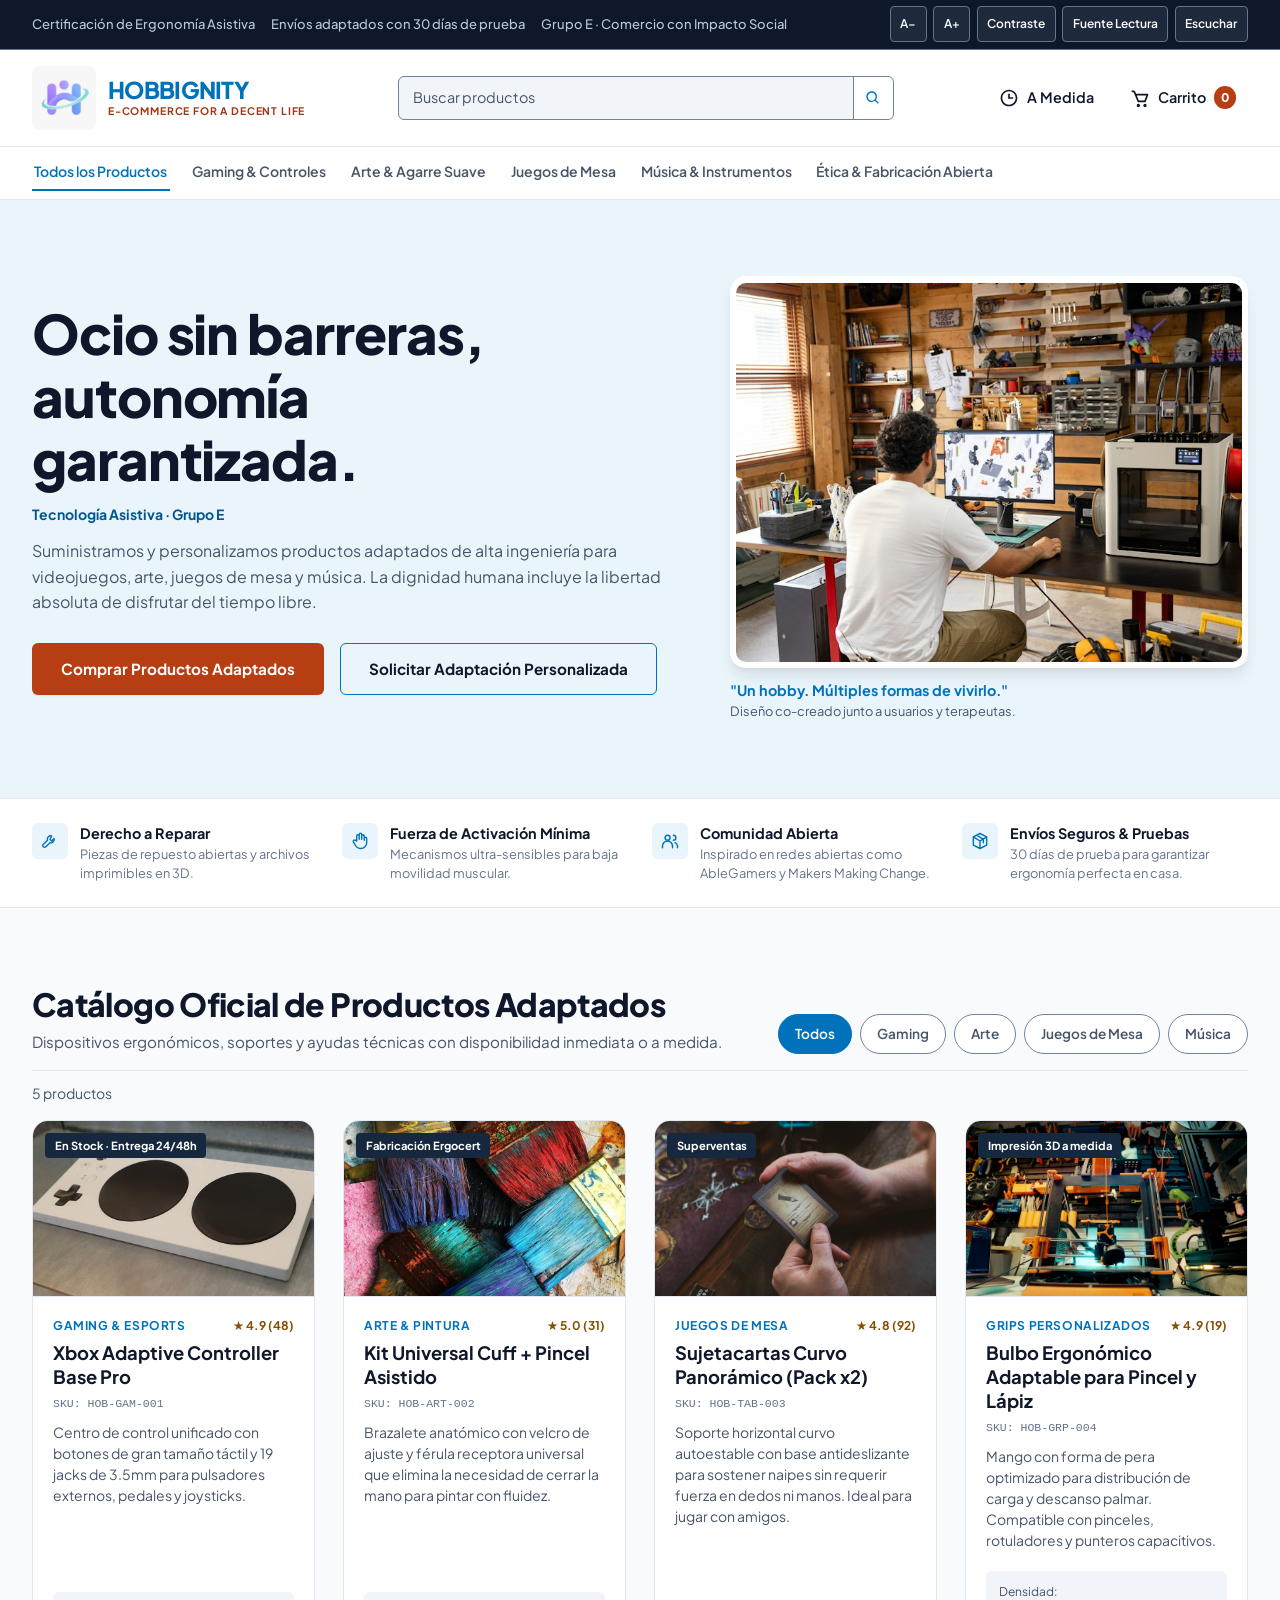
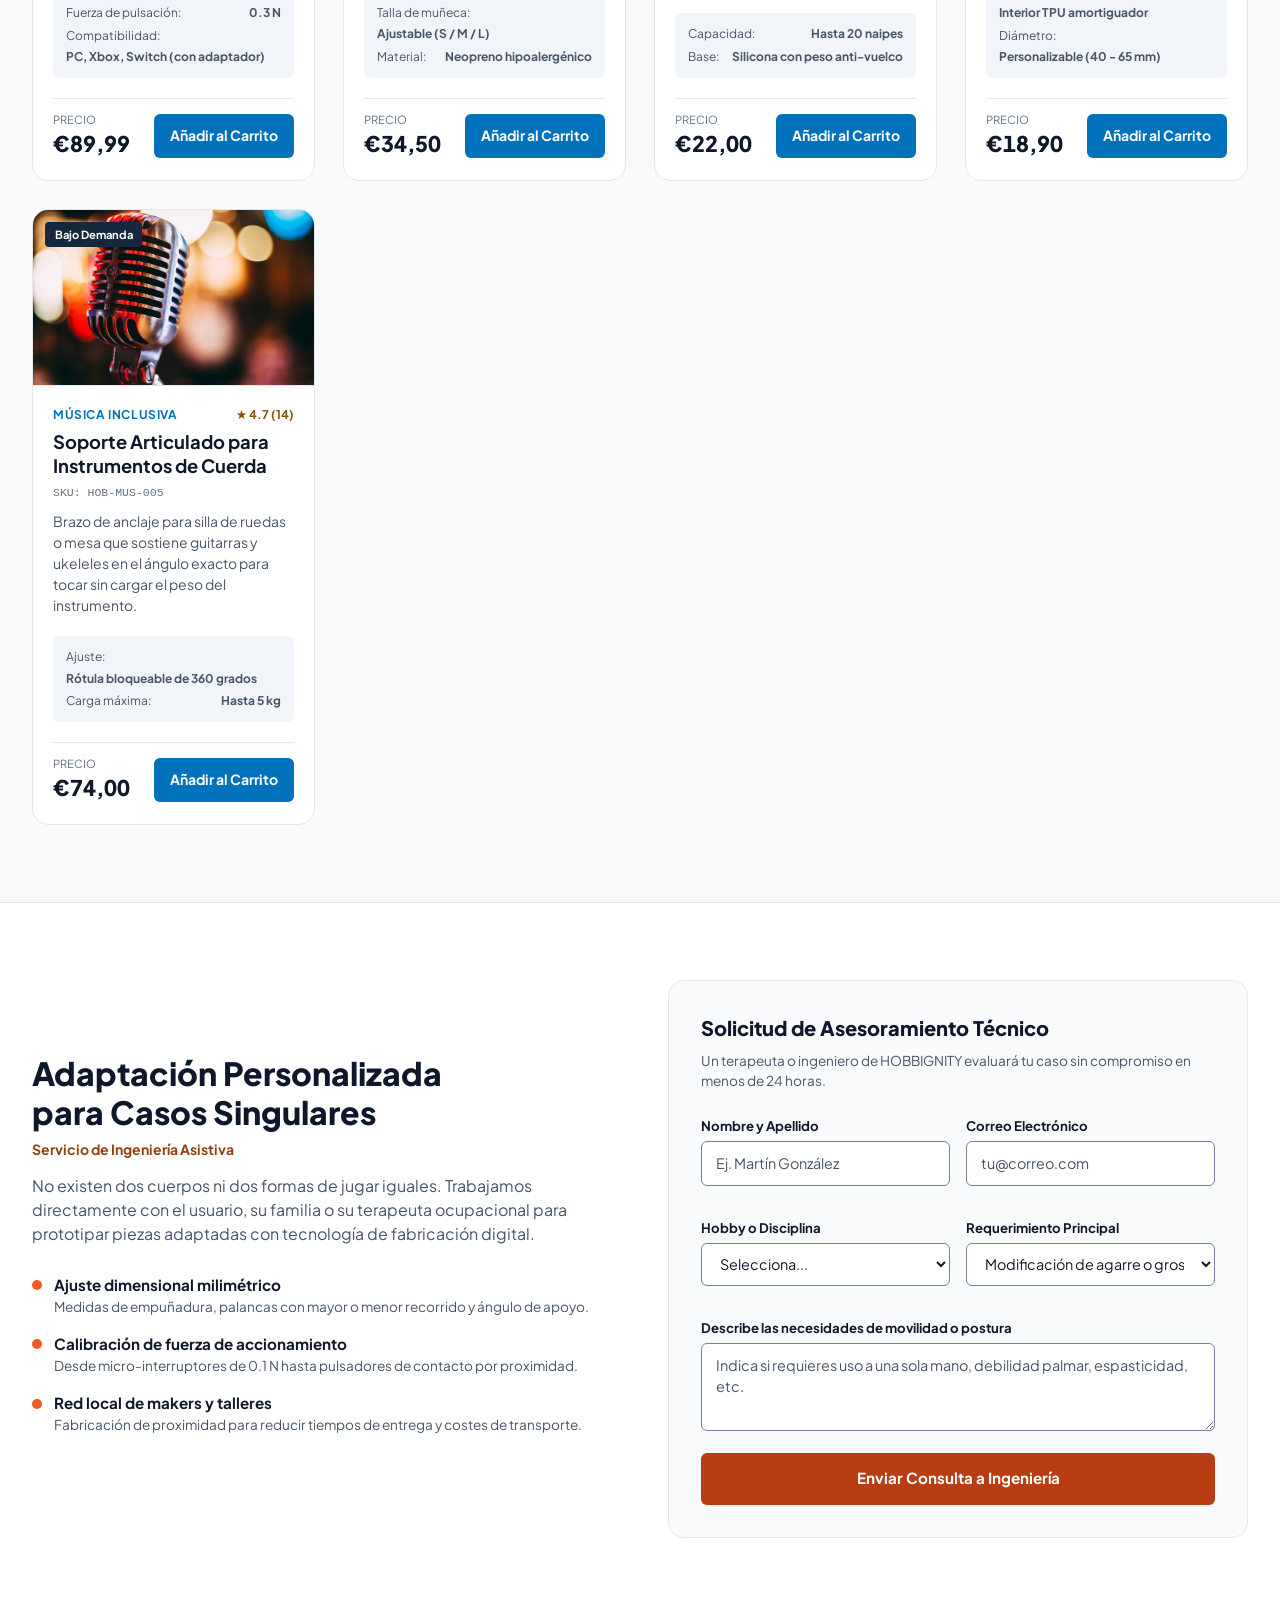
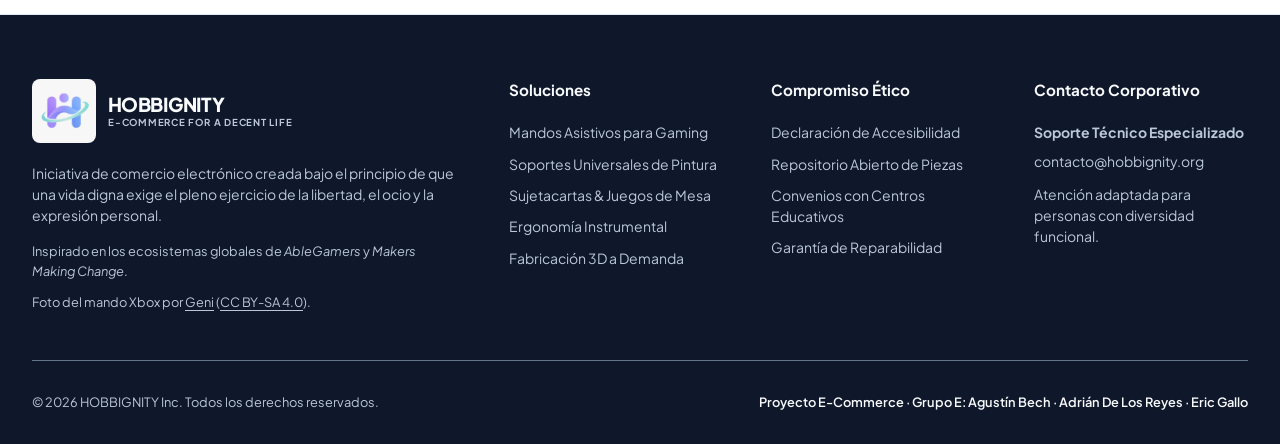
==== commit dbf0fea3: "build: logo" ====
--- a/index.html
+++ b/index.html
@@ -4,6 +4,44 @@
   <meta charset="UTF-8" />
   <meta name="viewport" content="width=device-width, initial-scale=1.0" />
   <title>HOBBIGNITY | E-Commerce Oficial de Ocio Adaptado y Autonomía</title>
+  <meta name="description" content="Productos adaptados para gaming, arte, juegos de mesa y música. Descubrí Hobbignity y sus soluciones personalizadas para disfrutar del ocio con autonomía." />
+  <link rel="canonical" href="https://adrian120401.github.io/Hobbignity/" />
+  <link rel="icon" href="assets/favicon.ico" sizes="16x16 32x32 48x48" />
+  <link rel="icon" type="image/png" sizes="96x96" href="assets/favicon-96.png" />
+  <link rel="apple-touch-icon" sizes="180x180" href="assets/apple-touch-icon.png" />
+
+  <meta property="og:type" content="website" />
+  <meta property="og:locale" content="es_UY" />
+  <meta property="og:site_name" content="Hobbignity" />
+  <meta property="og:title" content="Hobbignity | Ocio adaptado y autonomía" />
+  <meta property="og:description" content="Productos adaptados para gaming, arte, juegos de mesa y música. Soluciones personalizadas para disfrutar del ocio con autonomía." />
+  <meta property="og:url" content="https://adrian120401.github.io/Hobbignity/" />
+  <meta property="og:image" content="https://adrian120401.github.io/Hobbignity/assets/logo.png" />
+  <meta property="og:image:type" content="image/png" />
+  <meta property="og:image:width" content="512" />
+  <meta property="og:image:height" content="512" />
+  <meta property="og:image:alt" content="Logo de Hobbignity" />
+  <meta name="twitter:card" content="summary" />
+  <meta name="twitter:title" content="Hobbignity | Ocio adaptado y autonomía" />
+  <meta name="twitter:description" content="Productos adaptados para gaming, arte, juegos de mesa y música. Soluciones personalizadas para disfrutar del ocio con autonomía." />
+  <meta name="twitter:image" content="https://adrian120401.github.io/Hobbignity/assets/logo.png" />
+  <meta name="twitter:image:alt" content="Logo de Hobbignity" />
+
+  <script type="application/ld+json">
+    {
+      "@context": "https://schema.org",
+      "@type": "OnlineStore",
+      "@id": "https://adrian120401.github.io/Hobbignity/#organization",
+      "name": "Hobbignity",
+      "url": "https://adrian120401.github.io/Hobbignity/",
+      "logo": {
+        "@type": "ImageObject",
+        "url": "https://adrian120401.github.io/Hobbignity/assets/logo.png",
+        "width": 512,
+        "height": 512
+      }
+    }
+  </script>
 
   <!-- Tipografía Corporativa Formal -->
   <link rel="preconnect" href="https://fonts.googleapis.com">
@@ -47,7 +85,7 @@
       <div class="container">
         <!-- Logo Corporativo -->
         <a href="#" class="brand-logo" aria-label="Hobbignity E-Commerce - Inicio">
-          <div class="brand-logo-mark" aria-hidden="true">H</div>
+          <img class="brand-logo-mark" src="assets/logo.svg" alt="" width="64" height="64" decoding="async" />
           <div class="brand-logo-text">
             <span class="name">HOBBIGNITY</span>
             <span class="tag">E-Commerce for a decent life</span>
@@ -524,7 +562,13 @@
     <div class="container">
       <div class="footer-grid">
         <div class="footer-col">
-          <h4 class="footer-brand">HOBBIGNITY</h4>
+          <a href="#" class="brand-logo footer-brand" aria-label="Hobbignity - Volver al inicio">
+            <img class="brand-logo-mark" src="assets/logo.svg" alt="" width="64" height="64" loading="lazy" decoding="async" />
+            <span class="brand-logo-text">
+              <span class="name">HOBBIGNITY</span>
+              <span class="tag">E-Commerce for a decent life</span>
+            </span>
+          </a>
           <p class="footer-intro">
             Iniciativa de comercio electrónico creada bajo el principio de que una vida digna exige el pleno ejercicio de la libertad, el ocio y la expresión personal.
           </p>
--- a/styles.css
+++ b/styles.css
@@ -260,23 +260,20 @@
   gap: 0.75rem;
   text-decoration: none;
   color: var(--brand-blue);
+  max-width: 100%;
 }
 .brand-logo-mark {
-  width: 2.5rem;
-  height: 2.5rem;
+  width: 4rem;
+  height: 4rem;
   flex: none;
-  background: var(--brand-blue);
   border-radius: 8px;
-  display: flex;
-  align-items: center;
-  justify-content: center;
-  color: var(--on-accent);
-  font-weight: 900;
-  font-size: 1.3rem;
+  display: block;
+  object-fit: contain;
 }
 .brand-logo-text {
   display: flex;
   flex-direction: column;
+  min-width: 0;
 }
 .brand-logo-text .name {
   font-size: 1.45rem;
@@ -1212,7 +1209,18 @@
 }
 
 .footer-col .footer-brand {
+  margin-bottom: 1.25rem;
+  width: fit-content;
+}
+
+.footer-brand .name {
+  color: var(--inverse-text);
   font-size: 1.2rem;
+}
+
+.footer-brand .tag {
+  color: var(--inverse-muted);
+  font-size: 0.6rem;
 }
 
 .footer-intro {
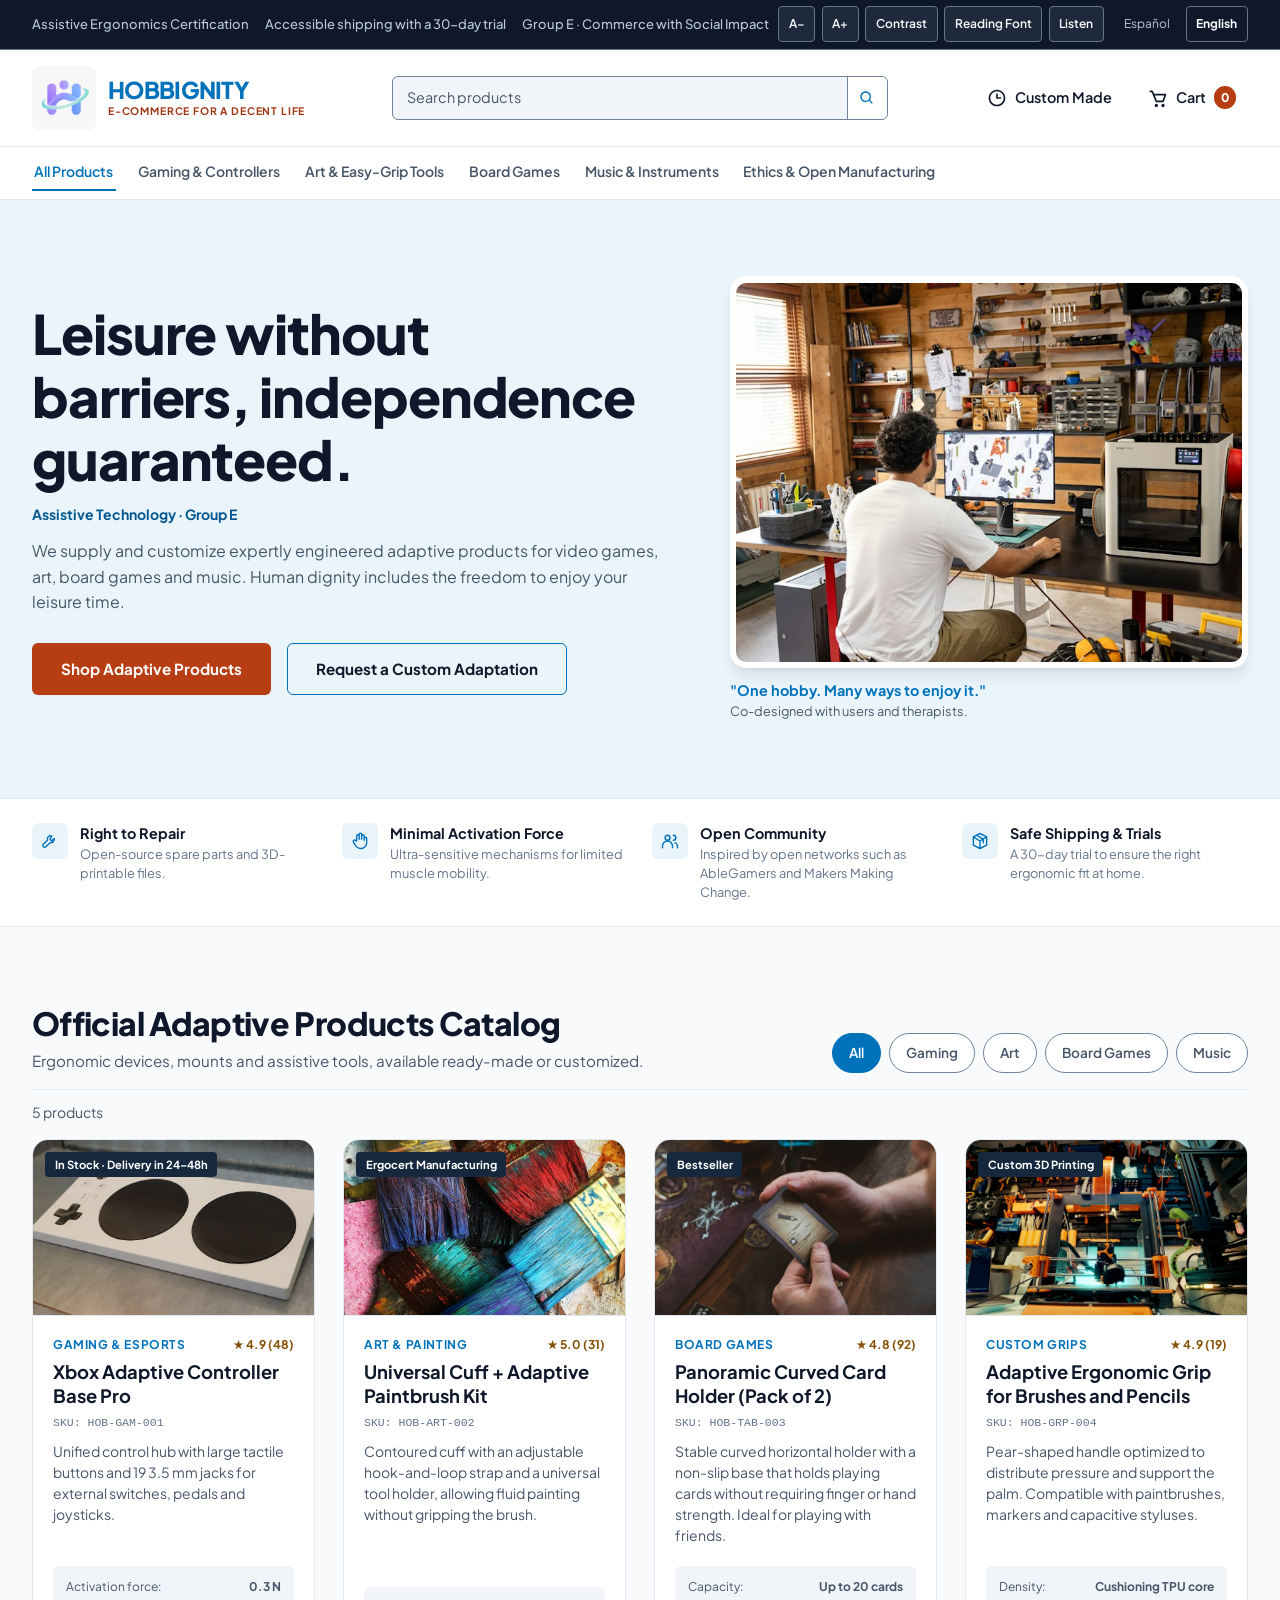
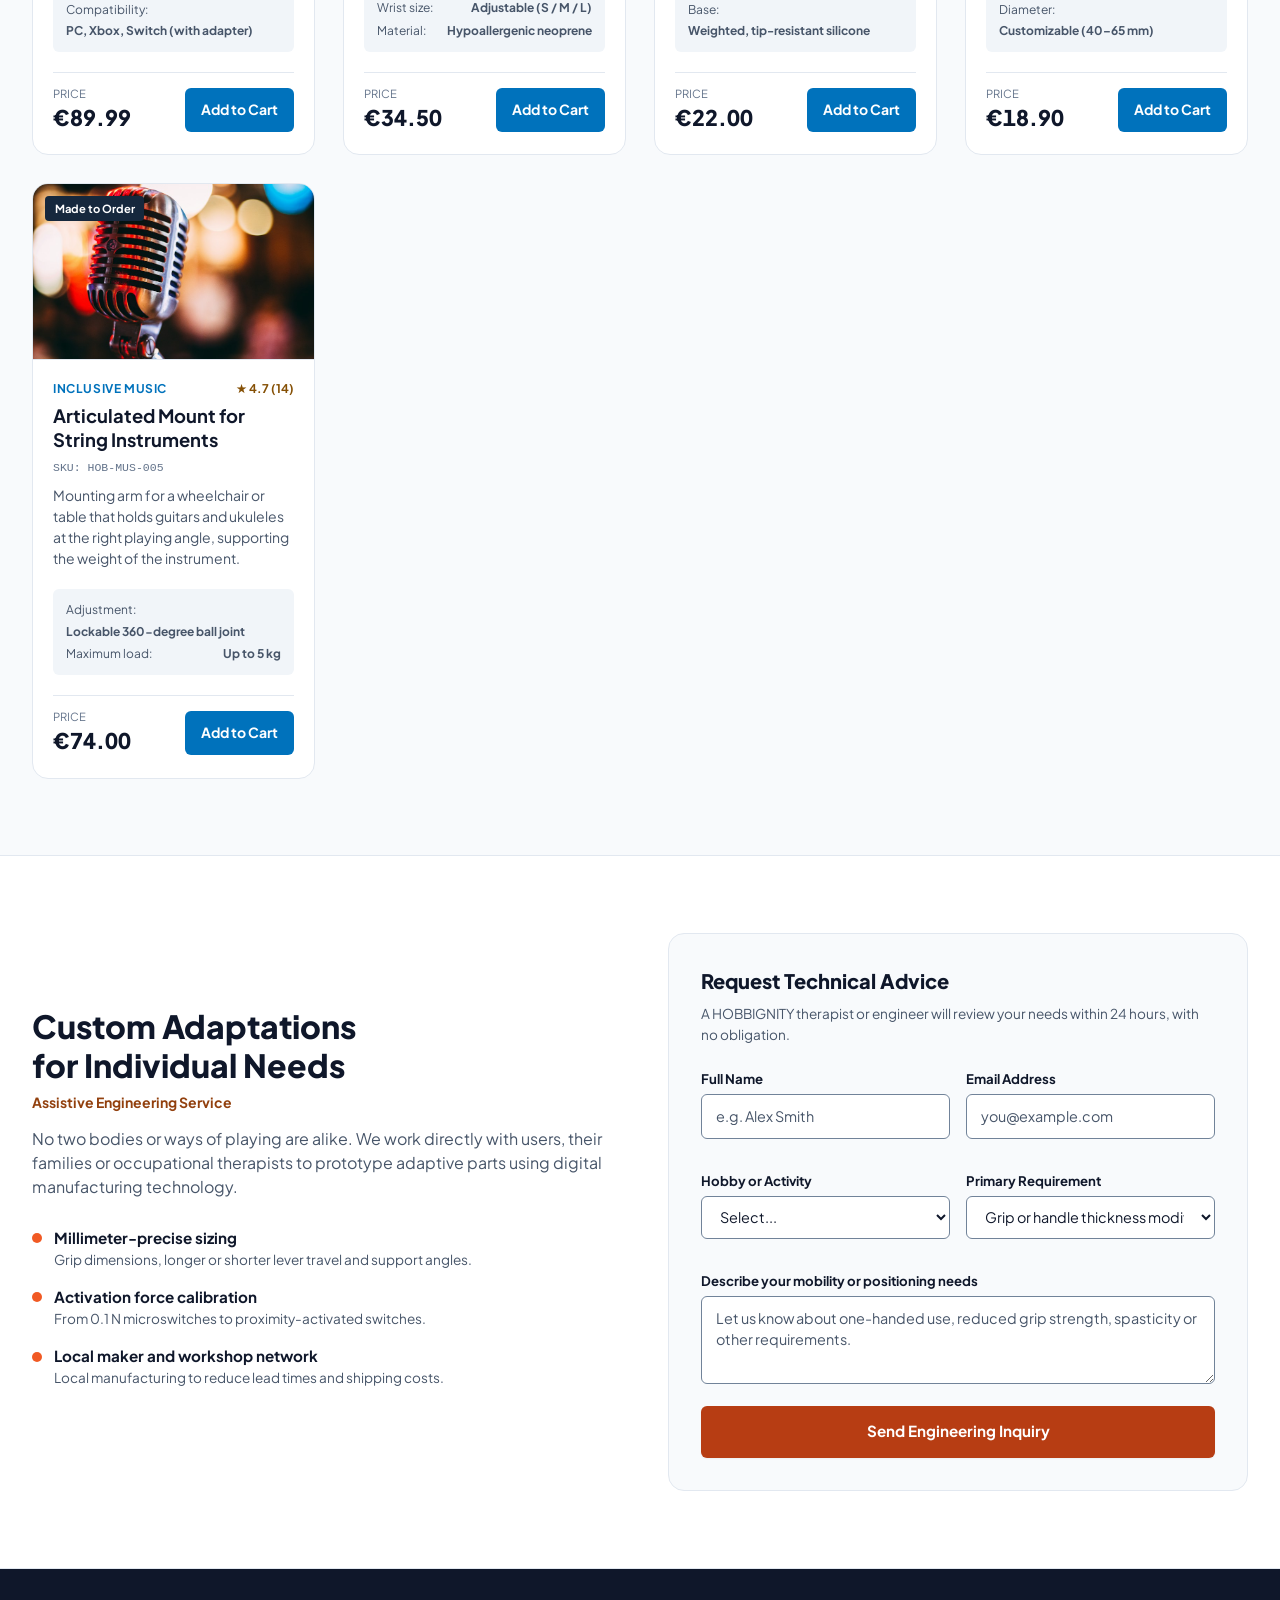
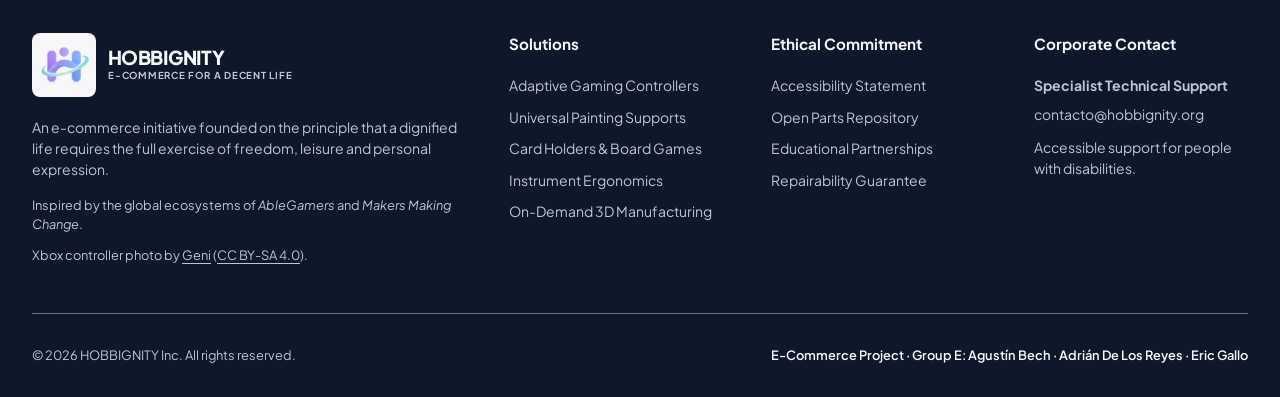
==== commit 3651f858: "language" ====
--- a/index.html
+++ b/index.html
@@ -3,19 +3,24 @@
 <head>
   <meta charset="UTF-8" />
   <meta name="viewport" content="width=device-width, initial-scale=1.0" />
+  <script src="language-redirect.js"></script>
   <title>HOBBIGNITY | E-Commerce Oficial de Ocio Adaptado y Autonomía</title>
   <meta name="description" content="Productos adaptados para gaming, arte, juegos de mesa y música. Descubrí Hobbignity y sus soluciones personalizadas para disfrutar del ocio con autonomía." />
-  <link rel="canonical" href="https://adrian120401.github.io/Hobbignity/" />
+  <link rel="canonical" href="https://adrian120401.github.io/Hobbignity/es/" />
+  <link rel="alternate" hreflang="es" href="https://adrian120401.github.io/Hobbignity/es/" />
+  <link rel="alternate" hreflang="en" href="https://adrian120401.github.io/Hobbignity/en/" />
+  <link rel="alternate" hreflang="x-default" href="https://adrian120401.github.io/Hobbignity/es/" />
   <link rel="icon" href="assets/favicon.ico" sizes="16x16 32x32 48x48" />
   <link rel="icon" type="image/png" sizes="96x96" href="assets/favicon-96.png" />
   <link rel="apple-touch-icon" sizes="180x180" href="assets/apple-touch-icon.png" />
 
   <meta property="og:type" content="website" />
   <meta property="og:locale" content="es_UY" />
+  <meta property="og:locale:alternate" content="en_US" />
   <meta property="og:site_name" content="Hobbignity" />
   <meta property="og:title" content="Hobbignity | Ocio adaptado y autonomía" />
   <meta property="og:description" content="Productos adaptados para gaming, arte, juegos de mesa y música. Soluciones personalizadas para disfrutar del ocio con autonomía." />
-  <meta property="og:url" content="https://adrian120401.github.io/Hobbignity/" />
+  <meta property="og:url" content="https://adrian120401.github.io/Hobbignity/es/" />
   <meta property="og:image" content="https://adrian120401.github.io/Hobbignity/assets/logo.png" />
   <meta property="og:image:type" content="image/png" />
   <meta property="og:image:width" content="512" />
@@ -33,7 +38,7 @@
       "@type": "OnlineStore",
       "@id": "https://adrian120401.github.io/Hobbignity/#organization",
       "name": "Hobbignity",
-      "url": "https://adrian120401.github.io/Hobbignity/",
+      "url": "https://adrian120401.github.io/Hobbignity/es/",
       "logo": {
         "@type": "ImageObject",
         "url": "https://adrian120401.github.io/Hobbignity/assets/logo.png",
@@ -74,6 +79,10 @@
         <button type="button" class="a11y-btn" id="a11y-dyslexia" aria-pressed="false" aria-label="Modo lectura fácil para dislexia">Fuente Lectura</button>
         <button type="button" class="a11y-btn" id="a11y-speech" aria-pressed="false">Escuchar</button>
       </div>
+      <nav class="language-switcher" aria-label="Idioma">
+        <a href="es/" lang="es" hreflang="es" data-language="es" aria-current="page">Español</a>
+        <a href="en/" lang="en" hreflang="en" data-language="en" >English</a>
+      </nav>
     </div>
   </div>
 
--- a/styles.css
+++ b/styles.css
@@ -201,6 +201,32 @@
   align-items: center;
   gap: 0.4rem;
 }
+.language-switcher {
+  display: flex;
+  align-items: center;
+  gap: 0.35rem;
+}
+.language-switcher a {
+  display: inline-flex;
+  align-items: center;
+  min-height: max(36px, 2.25rem);
+  padding: 0.25rem 0.6rem;
+  border: 1px solid transparent;
+  border-radius: 4px;
+  color: var(--inverse-muted);
+  text-decoration: none;
+  font-size: 0.75rem;
+}
+.language-switcher a:hover {
+  color: var(--inverse-text);
+  text-decoration: underline;
+  text-underline-offset: 0.2em;
+}
+.language-switcher a[aria-current="page"] {
+  border-color: var(--inverse-border);
+  color: var(--inverse-text);
+  font-weight: 700;
+}
 .a11y-btn {
   background: var(--inverse-surface);
   color: var(--inverse-text);
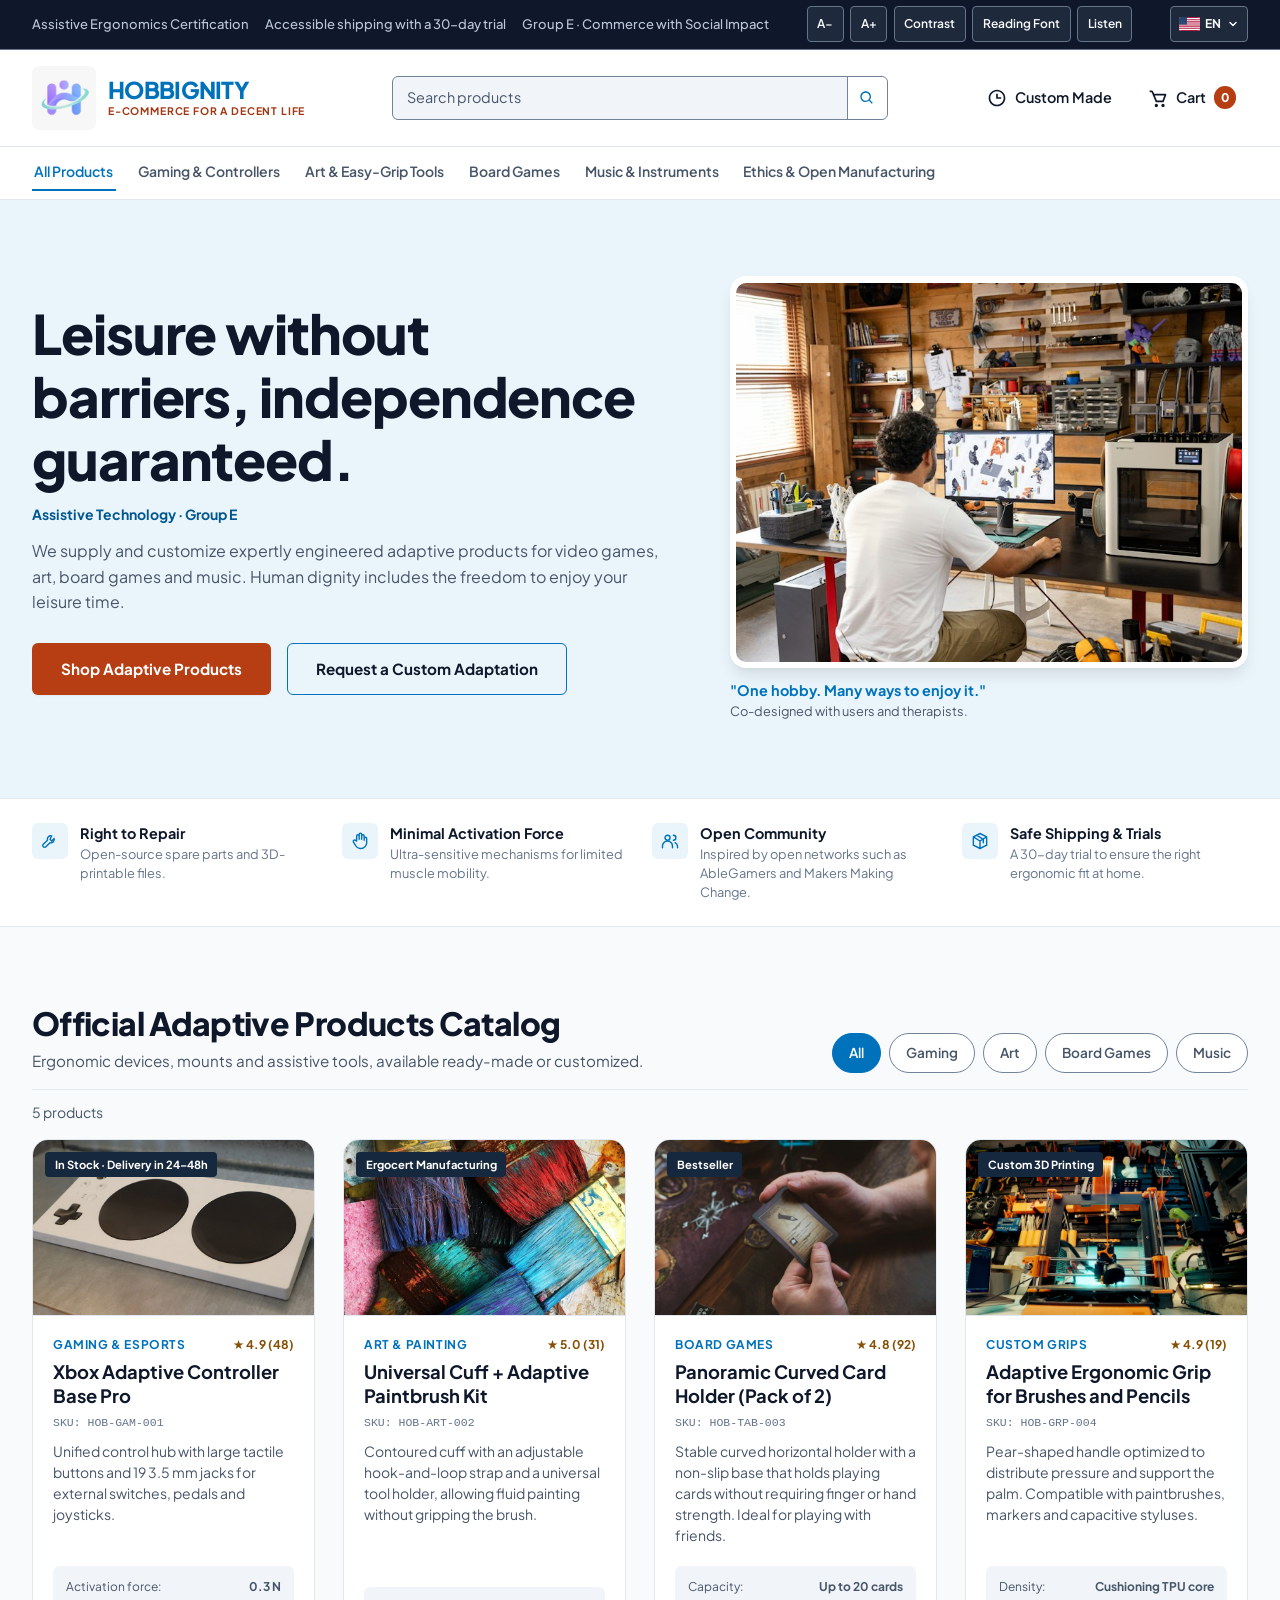
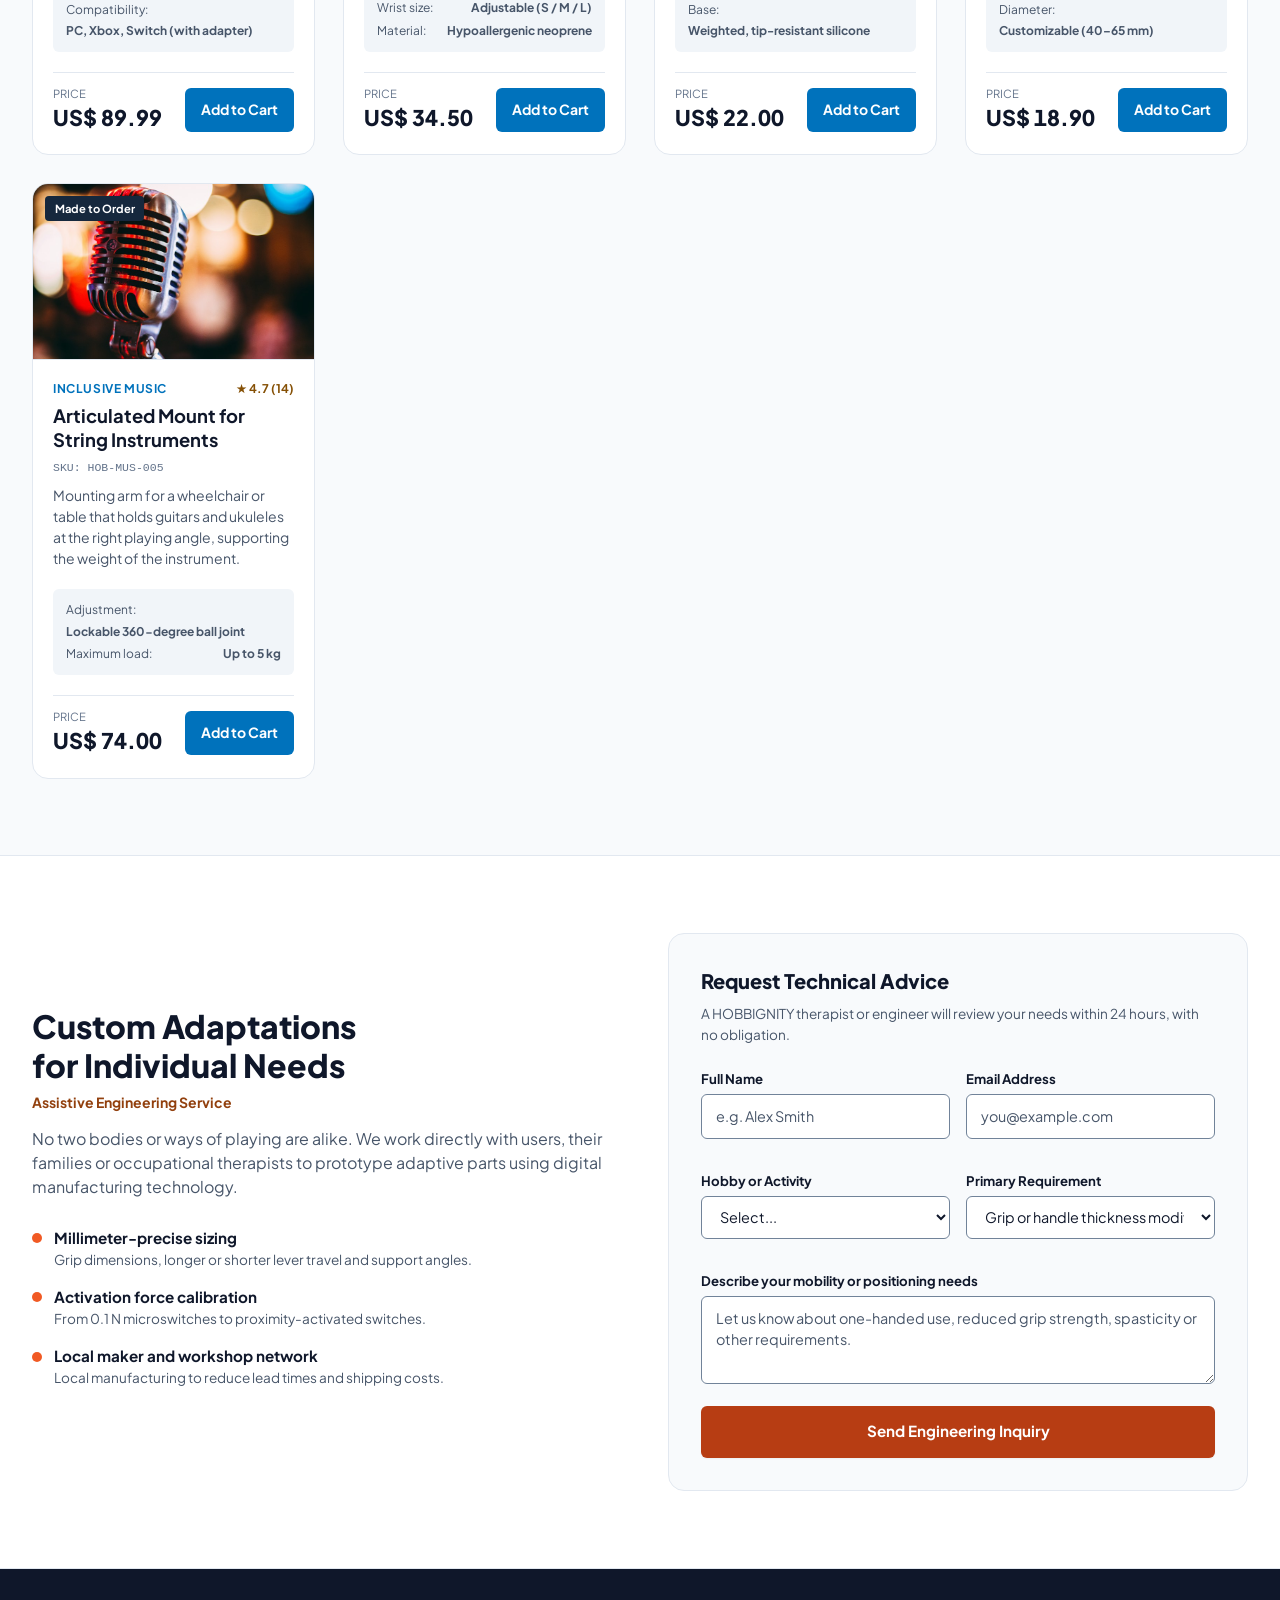
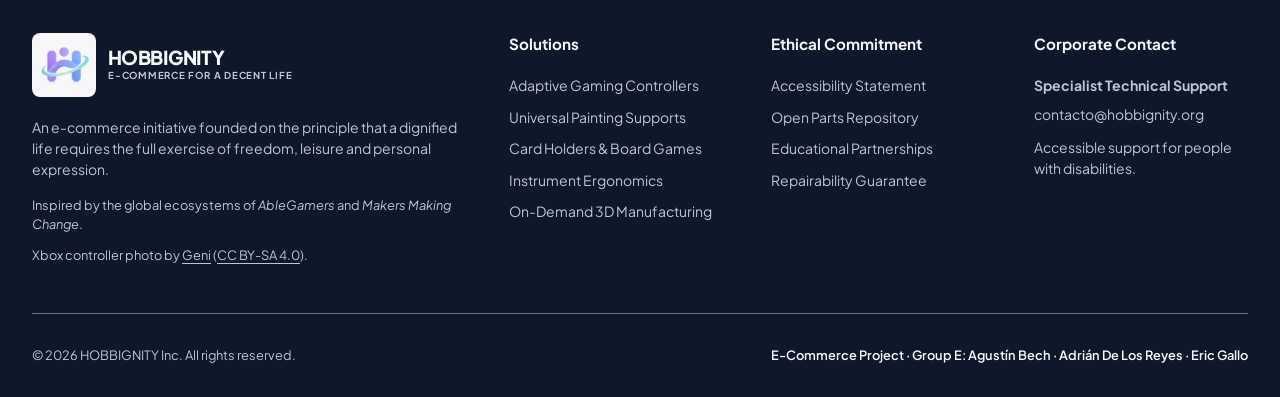
==== commit c955c108: "to usd" ====
--- a/index.html
+++ b/index.html
@@ -79,10 +79,23 @@
         <button type="button" class="a11y-btn" id="a11y-dyslexia" aria-pressed="false" aria-label="Modo lectura fácil para dislexia">Fuente Lectura</button>
         <button type="button" class="a11y-btn" id="a11y-speech" aria-pressed="false">Escuchar</button>
       </div>
-      <nav class="language-switcher" aria-label="Idioma">
-        <a href="es/" lang="es" hreflang="es" data-language="es" aria-current="page">Español</a>
-        <a href="en/" lang="en" hreflang="en" data-language="en" >English</a>
-      </nav>
+      <div class="language-switcher" hidden>
+        <img src="assets/flags/es.svg" width="21" height="14" alt="" />
+        <span aria-hidden="true">ES</span>
+        <svg width="12" height="12" viewBox="0 0 12 12" aria-hidden="true">
+          <path d="m3 4.5 3 3 3-3" fill="none" stroke="currentColor" stroke-width="1.5" stroke-linecap="round" stroke-linejoin="round" />
+        </svg>
+        <select id="languageSelect" aria-label="Idioma">
+          <option value="es/" lang="es" selected>Español</option>
+          <option value="en/" lang="en">English</option>
+        </select>
+      </div>
+      <noscript>
+        <nav class="language-links" aria-label="Idioma">
+          <a class="a11y-btn" href="es/" lang="es" hreflang="es" aria-current="page">Español</a>
+          <a class="a11y-btn" href="en/" lang="en" hreflang="en">English</a>
+        </nav>
+      </noscript>
     </div>
   </div>
 
@@ -254,7 +267,7 @@
               <div class="product-price-row">
                 <div class="price-wrap">
                   <span class="price-label">Precio</span>
-                  <span class="product-price">€89,99</span>
+                  <span class="product-price">US$ 89,99</span>
                 </div>
                 <button type="button" class="btn-add-cart" data-sku="HOB-GAM-001" data-price="89.99">
                   Añadir al Carrito
@@ -285,7 +298,7 @@
               <div class="product-price-row">
                 <div class="price-wrap">
                   <span class="price-label">Precio</span>
-                  <span class="product-price">€34,50</span>
+                  <span class="product-price">US$ 34,50</span>
                 </div>
                 <button type="button" class="btn-add-cart" data-sku="HOB-ART-002" data-price="34.50">
                   Añadir al Carrito
@@ -316,7 +329,7 @@
               <div class="product-price-row">
                 <div class="price-wrap">
                   <span class="price-label">Precio</span>
-                  <span class="product-price">€22,00</span>
+                  <span class="product-price">US$ 22,00</span>
                 </div>
                 <button type="button" class="btn-add-cart" data-sku="HOB-TAB-003" data-price="22.00">
                   Añadir al Carrito
@@ -347,7 +360,7 @@
               <div class="product-price-row">
                 <div class="price-wrap">
                   <span class="price-label">Precio</span>
-                  <span class="product-price">€18,90</span>
+                  <span class="product-price">US$ 18,90</span>
                 </div>
                 <button type="button" class="btn-add-cart" data-sku="HOB-GRP-004" data-price="18.90">
                   Añadir al Carrito
@@ -378,7 +391,7 @@
               <div class="product-price-row">
                 <div class="price-wrap">
                   <span class="price-label">Precio</span>
-                  <span class="product-price">€74,00</span>
+                  <span class="product-price">US$ 74,00</span>
                 </div>
                 <button type="button" class="btn-add-cart" data-sku="HOB-MUS-005" data-price="74.00">
                   Añadir al Carrito
@@ -523,7 +536,7 @@
     <div class="cart-footer" id="cartFooter" hidden>
       <div class="cart-summary-line">
         <span>Subtotal:</span>
-        <span id="cartSubtotal">€0,00</span>
+        <span id="cartSubtotal">US$ 0,00</span>
       </div>
       <div class="cart-summary-line">
         <span>Gastos de envío accesibles:</span>
@@ -531,7 +544,7 @@
       </div>
       <div class="cart-total-line">
         <span>Total:</span>
-        <span id="cartTotal">€0,00</span>
+        <span id="cartTotal">US$ 0,00</span>
       </div>
 
       <button type="button" class="btn-checkout">
@@ -551,7 +564,7 @@
 
       <div class="checkout-summary">
         <p><strong>Referencia de orden:</strong> <span id="checkoutOrderRef">#HBN-78942</span></p>
-        <p><strong>Total facturado:</strong> <span id="checkoutTotalAmount">€0,00</span></p>
+        <p><strong>Total facturado:</strong> <span id="checkoutTotalAmount">US$ 0,00</span></p>
         <p><strong>Plazo estimado:</strong> 24 a 48 horas laborales</p>
       </div>
 
--- a/styles.css
+++ b/styles.css
@@ -202,31 +202,45 @@
   gap: 0.4rem;
 }
 .language-switcher {
-  display: flex;
+  position: relative;
+  display: inline-flex;
   align-items: center;
   gap: 0.35rem;
-}
-.language-switcher a {
-  display: inline-flex;
-  align-items: center;
   min-height: max(36px, 2.25rem);
-  padding: 0.25rem 0.6rem;
-  border: 1px solid transparent;
+  padding: 0.25rem 0.5rem;
+  border: 1px solid var(--inverse-border);
   border-radius: 4px;
-  color: var(--inverse-muted);
-  text-decoration: none;
+  background: var(--inverse-surface);
+  color: var(--inverse-text);
   font-size: 0.75rem;
-}
-.language-switcher a:hover {
-  color: var(--inverse-text);
-  text-decoration: underline;
-  text-underline-offset: 0.2em;
-}
-.language-switcher a[aria-current="page"] {
-  border-color: var(--inverse-border);
-  color: var(--inverse-text);
-  font-weight: 700;
-}
+  font-weight: 700;
+}
+.language-switcher:hover {
+  background: var(--inverse-hover);
+}
+.language-switcher:focus-within {
+  outline: var(--focus-ring);
+  outline-color: var(--inverse-text);
+  outline-offset: 3px;
+}
+.language-switcher img {
+  border-radius: 2px;
+  object-fit: cover;
+}
+.language-switcher select {
+  position: absolute;
+  inset: 0;
+  width: 100%;
+  height: 100%;
+  opacity: 0;
+  cursor: pointer;
+  background: var(--inverse-surface);
+}
+.language-links {
+  display: flex;
+  gap: 0.35rem;
+}
+.language-links a { text-decoration: none; }
 .a11y-btn {
   background: var(--inverse-surface);
   color: var(--inverse-text);
